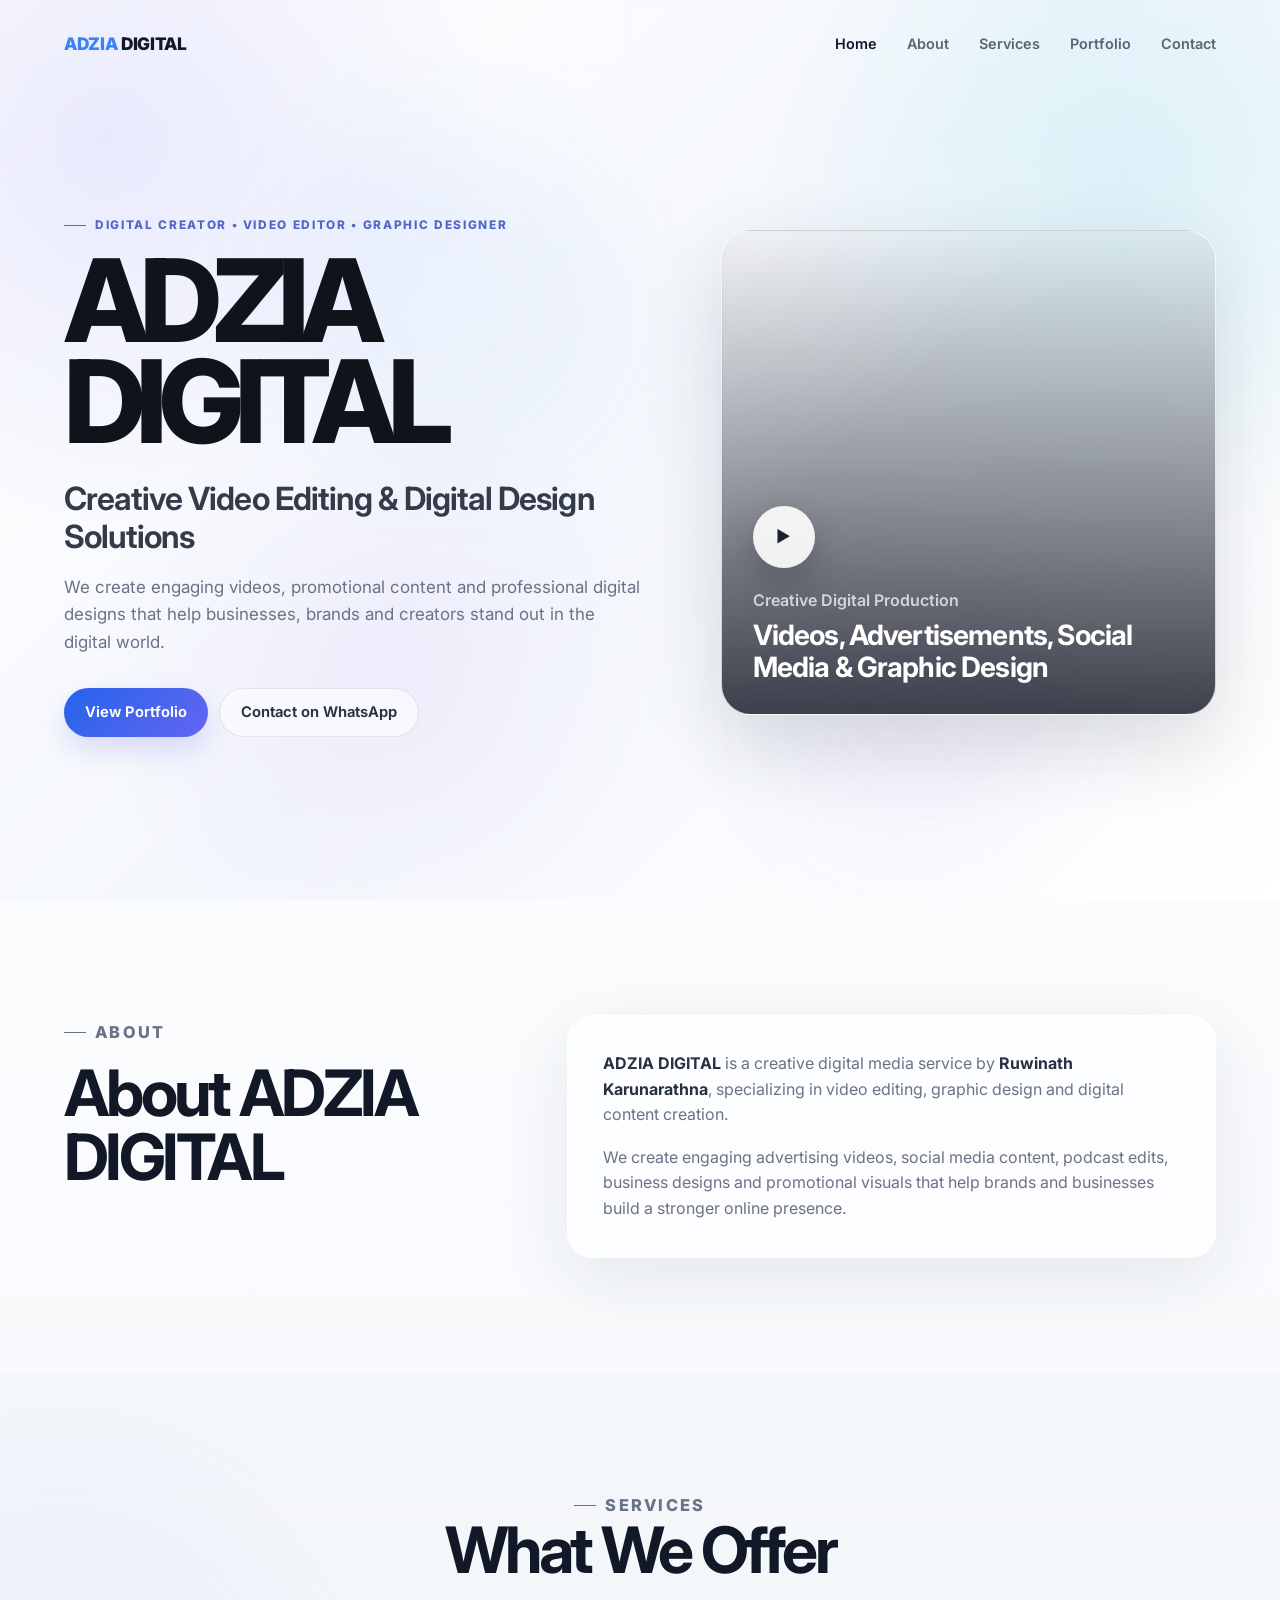
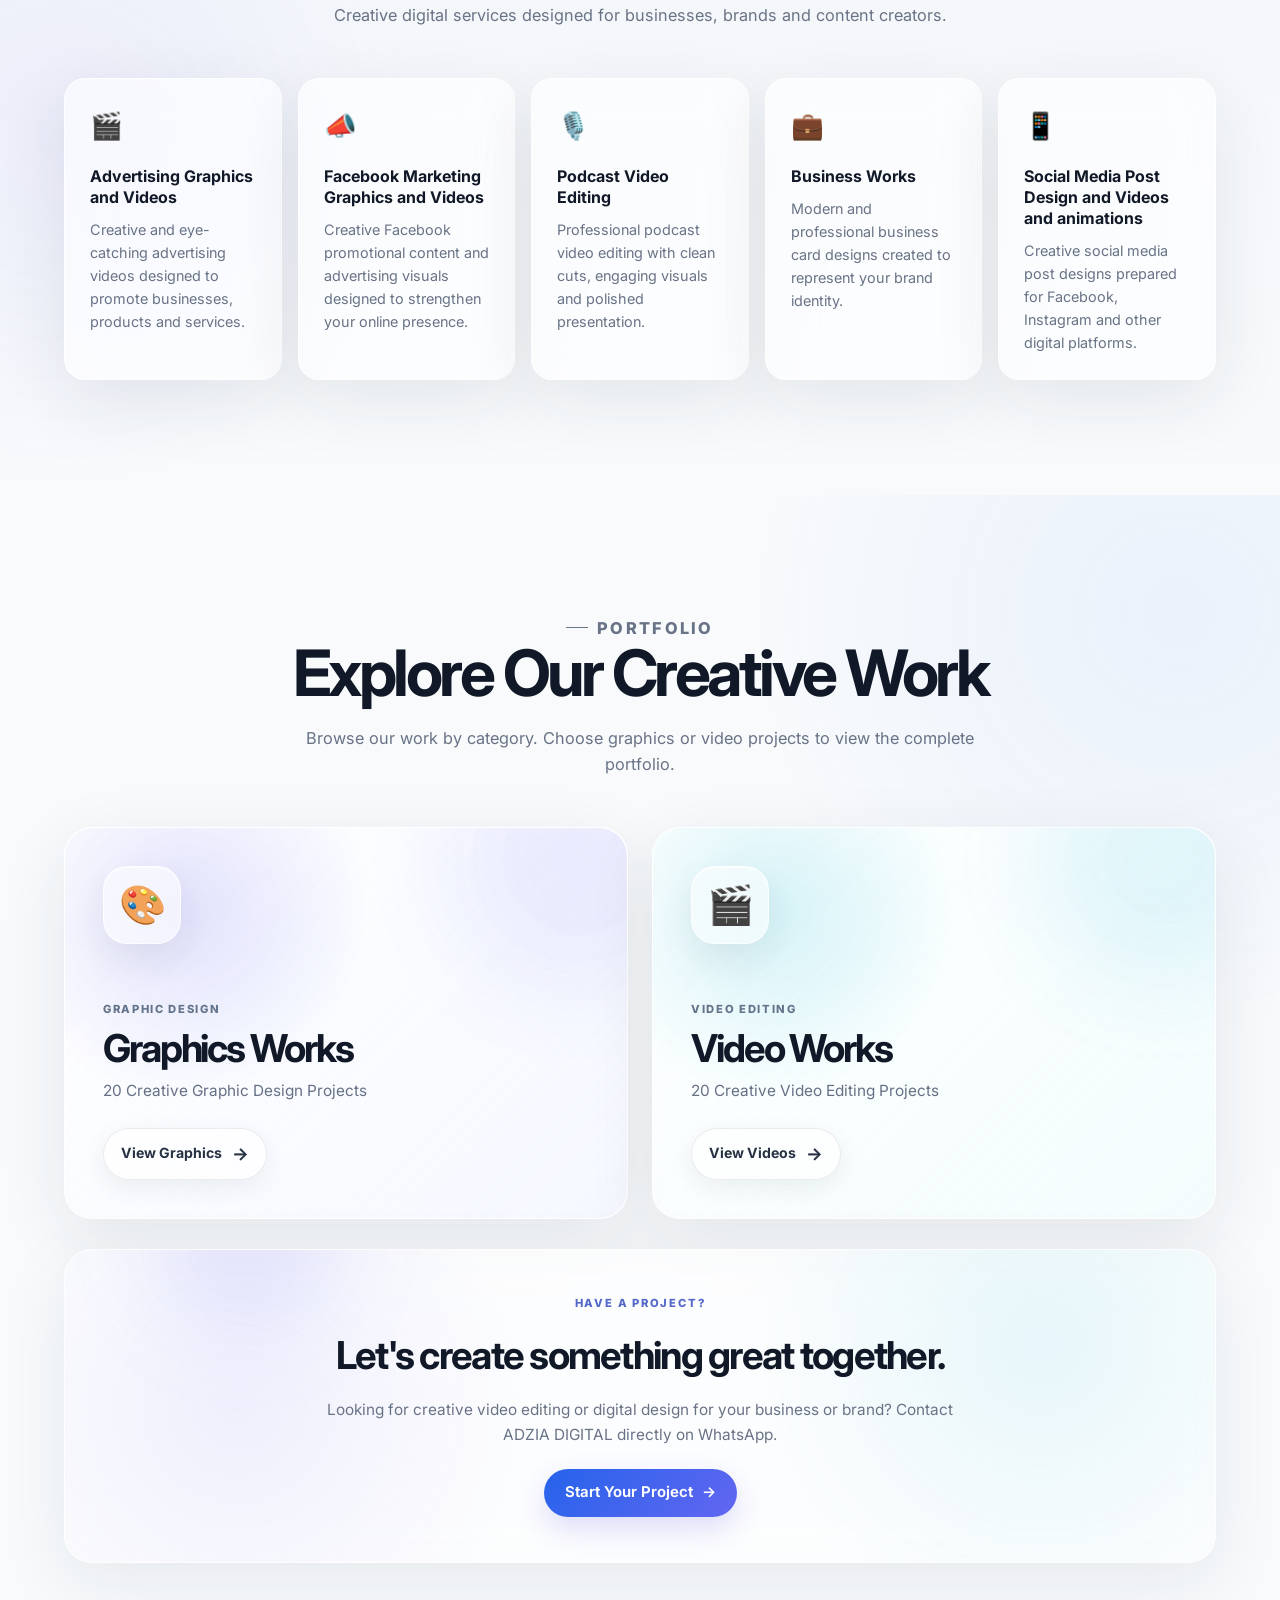
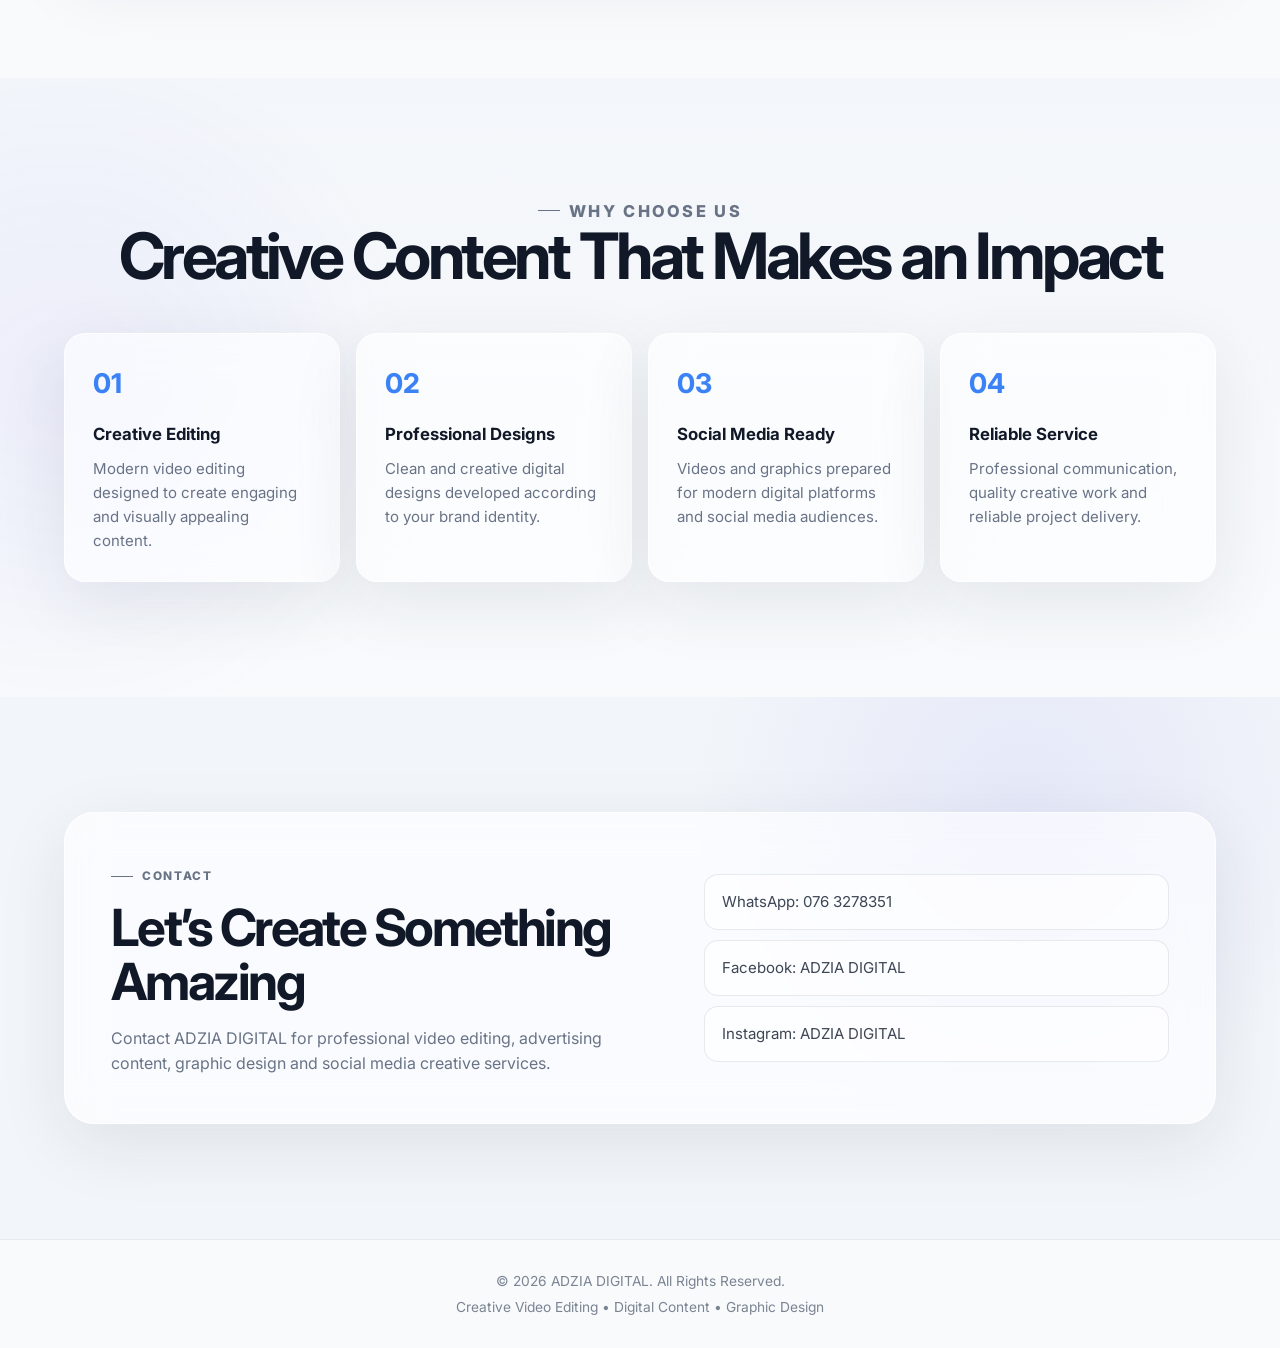
==== index.html @ ff31a198 "add extra" ====
<!DOCTYPE html>
<html lang="en">

<head>
  <meta charset="UTF-8" />

  <meta
    name="viewport"
    content="width=device-width, initial-scale=1.0"
  />

  <title>ADZIA DIGITAL | Creative Digital Portfolio</title>

  <meta
    name="description"
    content="ADZIA DIGITAL by Ruwinath Karunarathna provides professional video editing, digital content creation, advertising videos, social media designs and creative digital solutions."
  />

  <!-- Main CSS -->
  <link rel="stylesheet" href="style.css" />

  <!-- Google Font -->
  <link rel="preconnect" href="https://fonts.googleapis.com">

  <link
    rel="preconnect"
    href="https://fonts.gstatic.com"
    crossorigin
  >

  <link
    href="https://fonts.googleapis.com/css2?family=Inter:wght@400;500;600;700;800;900&display=swap"
    rel="stylesheet"
  >
</head>

<body>

  <!-- ================= NAVBAR ================= -->

  <header class="header" id="header">

    <nav class="navbar container">

      <a href="#home" class="logo">
        <span>ADZIA</span> DIGITAL
      </a>

      <button
        class="menu-btn"
        id="menuBtn"
        aria-label="Open menu"
      >
        <span></span>
        <span></span>
        <span></span>
      </button>

      <ul class="nav-links" id="navLinks">

        <li>
          <a href="#home">Home</a>
        </li>

        <li>
          <a href="#about">About</a>
        </li>

        <li>
          <a href="#services">Services</a>
        </li>

        <li>
          <a href="#portfolio">Portfolio</a>
        </li>

        <li>
          <a href="#contact">Contact</a>
        </li>

      </ul>

    </nav>

  </header>


  <!-- ================= HERO ================= -->

  <section class="hero section" id="home">

    <div class="hero-bg"></div>

    <div class="container hero-content">

      <div class="hero-text reveal">

        <p class="eyebrow">
          Digital Creator • Video Editor • Graphic Designer
        </p>

        <h1>
          ADZIA DIGITAL
        </h1>

        <h2>
          Creative Video Editing & Digital Design Solutions
        </h2>

        <p class="hero-description">
          We create engaging videos, promotional content and professional
          digital designs that help businesses, brands and creators stand
          out in the digital world.
        </p>

        <div class="hero-buttons">

          <a
            href="#portfolio"
            class="btn btn-primary"
          >
            View Portfolio
          </a>

          <a
            href="https://wa.me/94763278351"
            target="_blank"
            rel="noopener noreferrer"
            class="btn btn-outline"
          >
            Contact on WhatsApp
          </a>

        </div>

      </div>


      <div class="hero-card reveal">

        <div class="play-circle">
          ▶
        </div>

        <p>
          Creative Digital Production
        </p>

        <h3>
          Videos, Advertisements, Social Media & Graphic Design
        </h3>

      </div>

    </div>

  </section>


  <!-- ================= ABOUT ================= -->

  <section
    class="section about"
    id="about"
  >

    <div class="container two-column">

      <div class="section-heading reveal">

        <p class="eyebrow">
          About
        </p>

        <h2>
          About ADZIA DIGITAL
        </h2>

      </div>


      <div class="about-text reveal">

        <p>
          <strong>ADZIA DIGITAL</strong> is a creative digital media service
          by <strong>Ruwinath Karunarathna</strong>, specializing in video
          editing, graphic design and digital content creation.
        </p>

        <p>
          We create engaging advertising videos, social media content,
          podcast edits, business designs and promotional visuals that
          help brands and businesses build a stronger online presence.
        </p>

      </div>

    </div>

  </section>


  <!-- ================= SERVICES ================= -->

  <section
    class="section services"
    id="services"
  >

    <div class="container">

      <div class="section-heading center reveal">

        <p class="eyebrow">
          Services
        </p>

        <h2>
          What We Offer
        </h2>

        <p>
          Creative digital services designed for businesses,
          brands and content creators.
        </p>

      </div>


      <div class="service-grid">


        <!-- Service 1 -->

        <article class="service-card reveal">

          <div class="icon">
            🎬
          </div>

          <h3>
            Advertising Graphics and Videos
          </h3>

          <p>
            Creative and eye-catching advertising videos designed
            to promote businesses, products and services.
          </p>

        </article>


        <!-- Service 2 -->

        <article class="service-card reveal">

          <div class="icon">
            📣
          </div>

          <h3>
            Facebook Marketing Graphics and Videos
          </h3>

          <p>
            Creative Facebook promotional content and advertising
            visuals designed to strengthen your online presence.
          </p>

        </article>


        <!-- Service 3 -->

        <article class="service-card reveal">

          <div class="icon">
            🎙️
          </div>

          <h3>
            Podcast Video Editing
          </h3>

          <p>
            Professional podcast video editing with clean cuts,
            engaging visuals and polished presentation.
          </p>

        </article>


        <!-- Service 4 -->

        <article class="service-card reveal">

          <div class="icon">
            💼
          </div>

          <h3>
            Business Works
          </h3>

          <p>
            Modern and professional business card designs created
            to represent your brand identity.
          </p>

        </article>


        <!-- Service 5 -->

        <article class="service-card reveal">

          <div class="icon">
            📱
          </div>

          <h3>
            Social Media Post Design and Videos and animations
          </h3>

          <p>
            Creative social media post designs prepared for
            Facebook, Instagram and other digital platforms.
          </p>

        </article>

      </div>

    </div>

  </section>

<!-- ================= PORTFOLIO ================= -->
<section class="section portfolio" id="portfolio">
  <div class="container">

    <div class="section-heading center reveal">
      <p class="eyebrow">Portfolio</p>
      <h2>Explore Our Creative Work</h2>
      <p>
        Browse our work by category. Choose graphics or video projects
        to view the complete portfolio.
      </p>
    </div>

    <div class="portfolio-grid">

      <!-- GRAPHICS PORTFOLIO -->
      <article class="portfolio-card portfolio-category-card reveal">
        <a href="graphics.html" class="portfolio-category-link">

          <div class="portfolio-category graphics-category">

            <div class="portfolio-category-icon">
              🎨
            </div>

            <div class="portfolio-category-content">
              <span class="portfolio-category-label">
                GRAPHIC DESIGN
              </span>

              <h3>Graphics Works</h3>

              <p>
                20 Creative Graphic Design Projects
              </p>

              <span class="portfolio-category-btn">
                View Graphics
                <span class="arrow">→</span>
              </span>
            </div>

          </div>

        </a>
      </article>


      <!-- VIDEO PORTFOLIO -->
      <article class="portfolio-card portfolio-category-card reveal">
        <a href="videos.html" class="portfolio-category-link">

          <div class="portfolio-category video-category">

            <div class="portfolio-category-icon">
              🎬
            </div>

            <div class="portfolio-category-content">
              <span class="portfolio-category-label">
                VIDEO EDITING
              </span>

              <h3>Video Works</h3>

              <p>
                20 Creative Video Editing Projects
              </p>

              <span class="portfolio-category-btn">
                View Videos
                <span class="arrow">→</span>
              </span>
            </div>

          </div>

        </a>
      </article>

    </div>


    <!-- PROJECT CTA -->
    <div class="portfolio-note reveal">

      <div class="portfolio-note-content">

        <span class="portfolio-note-label">
          HAVE A PROJECT?
        </span>

        <h3>Let's create something great together.</h3>

        <p>
          Looking for creative video editing or digital design
          for your business or brand? Contact ADZIA DIGITAL
          directly on WhatsApp.
        </p>

        <a
          href="https://wa.me/94763278351"
          target="_blank"
          rel="noopener noreferrer"
          class="watch-btn"
        >
          Start Your Project
          <span>→</span>
        </a>

      </div>

    </div>

  </div>
</section>
  <!-- ================= WHY CHOOSE US ================= -->

  <section class="section choose">

    <div class="container">

      <div class="section-heading center reveal">

        <p class="eyebrow">
          Why Choose Us
        </p>

        <h2>
          Creative Content That Makes an Impact
        </h2>

      </div>


      <div class="choose-grid">


        <div class="choose-item reveal">

          <span>
            01
          </span>

          <h3>
            Creative Editing
          </h3>

          <p>
            Modern video editing designed to create engaging
            and visually appealing content.
          </p>

        </div>


        <div class="choose-item reveal">

          <span>
            02
          </span>

          <h3>
            Professional Designs
          </h3>

          <p>
            Clean and creative digital designs developed
            according to your brand identity.
          </p>

        </div>


        <div class="choose-item reveal">

          <span>
            03
          </span>

          <h3>
            Social Media Ready
          </h3>

          <p>
            Videos and graphics prepared for modern digital
            platforms and social media audiences.
          </p>

        </div>


        <div class="choose-item reveal">

          <span>
            04
          </span>

          <h3>
            Reliable Service
          </h3>

          <p>
            Professional communication, quality creative work
            and reliable project delivery.
          </p>

        </div>


      </div>

    </div>

  </section>


  <!-- ================= CONTACT ================= -->

  <section
    class="section contact"
    id="contact"
  >

    <div class="container contact-box reveal">

      <div>

        <p class="eyebrow">
          Contact
        </p>

        <h2>
          Let’s Create Something Amazing
        </h2>

        <p>
          Contact ADZIA DIGITAL for professional video editing,
          advertising content, graphic design and social media
          creative services.
        </p>

      </div>


      <div class="contact-links">

        <a
          href="https://wa.me/94763278351"
          target="_blank"
          rel="noopener noreferrer"
        >
          WhatsApp: 076 3278351
        </a>

        <span>
          Facebook: ADZIA DIGITAL
        </span>

        <span>
          Instagram: ADZIA DIGITAL
        </span>

      </div>

    </div>

  </section>


  <!-- ================= FOOTER ================= -->

  <footer class="footer">

    <div class="container">

      <p>
        © 2026 ADZIA DIGITAL. All Rights Reserved.
      </p>

      <p>
        Creative Video Editing • Digital Content • Graphic Design
      </p>

    </div>

  </footer>


  <!-- Main JavaScript -->

  <script src="script.js"></script>

</body>

</html>
---- style.css ----
/* ADZIA DIGITAL — Modern Light Glass UI */

:root{
  --bg:#f6f8fc;--text:#111827;--muted:#697386;--blue:#3b82f6;
  --indigo:#6366f1;--cyan:#06b6d4;--line:rgba(17,24,39,.09);
  --glass:rgba(255,255,255,.62);--shadow:0 20px 70px rgba(31,41,55,.09);
  --hover:0 30px 90px rgba(31,41,55,.15);--radius:26px;--container:1180px;
}
*{box-sizing:border-box;margin:0;padding:0}
html{scroll-behavior:smooth;background:var(--bg)}
body{
  font-family:"Inter",-apple-system,BlinkMacSystemFont,"SF Pro Display","Segoe UI",Arial,sans-serif;
  color:var(--text);line-height:1.6;overflow-x:hidden;-webkit-font-smoothing:antialiased;
  background:linear-gradient(180deg,#fff 0%,#f3f6fb 52%,#f9fafc 100%);
}
a{color:inherit;text-decoration:none}button{font:inherit}
.container{width:min(var(--container),90%);margin:auto}.section{padding:115px 0;position:relative}
body:before,body:after{content:"";position:fixed;z-index:-5;pointer-events:none;border-radius:50%;filter:blur(80px);opacity:.42;animation:float 16s ease-in-out infinite alternate}
body:before{width:420px;height:420px;left:-160px;top:5%;background:rgba(99,102,241,.16)}
body:after{width:380px;height:380px;right:-130px;top:35%;background:rgba(6,182,212,.13);animation-delay:-7s}
@keyframes float{0%{transform:translate(0) scale(1)}50%{transform:translate(45px,30px) scale(1.08)}100%{transform:translate(-25px,65px) scale(.94)}}

.eyebrow{display:inline-flex;gap:9px;align-items:center;color:#5267c7;font-size:.74rem;font-weight:800;letter-spacing:.14em;text-transform:uppercase;margin-bottom:15px}
.eyebrow:before{content:"";width:22px;height:1px;background:currentColor}
.section-heading h2{font-size:clamp(2.4rem,5vw,4.2rem);line-height:1;letter-spacing:-.055em;margin-bottom:20px}
.section-heading p{max-width:690px;color:var(--muted);font-size:1.02rem}.center{text-align:center}.center p{margin:auto}

.header{position:fixed;inset:0 0 auto;z-index:100;padding:12px 0;transition:.35s}
.header.scrolled{background:rgba(255,255,255,.67);border-bottom:1px solid var(--line);box-shadow:0 10px 35px rgba(31,41,55,.05);backdrop-filter:blur(22px) saturate(160%);-webkit-backdrop-filter:blur(22px) saturate(160%)}
.navbar{min-height:64px;display:flex;align-items:center;justify-content:space-between}
.logo{font-size:1.08rem;font-weight:850;letter-spacing:-.02em}.logo span{color:var(--blue)}
.nav-links{display:flex;align-items:center;gap:30px;list-style:none}.nav-links a{color:#5b6473;font-size:.9rem;font-weight:600;transition:.22s}
.nav-links a:hover,.nav-links a.active{color:var(--text)}
.menu-btn{display:none;width:43px;height:43px;border:1px solid var(--line);background:rgba(255,255,255,.68);border-radius:50%;cursor:pointer;box-shadow:0 8px 25px rgba(31,41,55,.07);backdrop-filter:blur(14px)}
.menu-btn span{display:block;width:17px;height:1.5px;background:var(--text);margin:4px auto}

.hero{min-height:100vh;display:flex;align-items:center;position:relative;overflow:hidden;padding:125px 0 80px;
background:radial-gradient(circle at 8% 15%,rgba(99,102,241,.13),transparent 28%),radial-gradient(circle at 88% 20%,rgba(6,182,212,.11),transparent 27%),linear-gradient(135deg,#fff,#f4f7fc 50%,#fff)}
.hero-bg{position:absolute;inset:0;z-index:0;overflow:hidden;pointer-events:none;background:radial-gradient(circle at 30% 75%,rgba(139,92,246,.07),transparent 26%)}
.hero-bg:before,.hero-bg:after{content:"";position:absolute;border-radius:50%;filter:blur(55px);opacity:.5;animation:blob 13s ease-in-out infinite alternate}
.hero-bg:before{width:330px;height:330px;left:22%;top:15%;background:rgba(59,130,246,.12)}
.hero-bg:after{width:290px;height:290px;right:17%;bottom:5%;background:rgba(139,92,246,.10);animation-delay:-6s}
@keyframes blob{0%{transform:translate(0) scale(1)}50%{transform:translate(45px,-25px) scale(1.12)}100%{transform:translate(-35px,35px) scale(.92)}}
.hero:after{content:"";position:absolute;inset:0;pointer-events:none;opacity:.35;background-image:linear-gradient(rgba(99,102,241,.035) 1px,transparent 1px),linear-gradient(90deg,rgba(99,102,241,.035) 1px,transparent 1px);background-size:70px 70px;mask-image:linear-gradient(to bottom,#000,transparent 75%)}
.hero-content{position:relative;z-index:2;display:grid;grid-template-columns:1.08fr .92fr;gap:75px;align-items:center}
.hero h1{font-size:clamp(4rem,9vw,7.3rem);line-height:.88;letter-spacing:-.075em;font-weight:800;margin-bottom:27px;color:#10131a}
.hero h2{color:#343b48;font-size:clamp(1.35rem,3vw,2rem);line-height:1.2;letter-spacing:-.03em;font-weight:650;margin-bottom:18px}
.hero-description{max-width:640px;color:var(--muted);font-size:1.06rem}

.hero-buttons{display:flex;flex-wrap:wrap;gap:11px;margin-top:32px}.btn{display:inline-flex;align-items:center;justify-content:center;padding:12px 21px;border-radius:999px;font-weight:650;font-size:.92rem;transition:.25s}
.btn-primary{color:#fff;background:linear-gradient(135deg,#2563eb,#6366f1);box-shadow:0 12px 28px rgba(79,70,229,.18)}.btn-primary:hover{transform:translateY(-3px);box-shadow:0 17px 38px rgba(79,70,229,.24)}
.btn-outline{color:#293241;background:rgba(255,255,255,.56);border:1px solid var(--line);backdrop-filter:blur(15px)}.btn-outline:hover{transform:translateY(-3px);background:#fff;box-shadow:0 12px 30px rgba(31,41,55,.08)}

.hero-card{min-height:485px;position:relative;display:flex;flex-direction:column;justify-content:flex-end;padding:31px;overflow:hidden;border-radius:30px;border:1px solid rgba(255,255,255,.75);background:linear-gradient(to top,rgba(7,12,25,.78),rgba(7,12,25,.04)),url("https://images.unsplash.com/photo-1574717024653-61fd2cf4d44d?auto=format&fit=crop&w=1000&q=85") center/cover;box-shadow:0 30px 80px rgba(31,41,55,.16);transition:.4s}
.hero-card:before{content:"";position:absolute;inset:1px;border-radius:29px;background:linear-gradient(135deg,rgba(255,255,255,.2),transparent 35%);pointer-events:none}.hero-card:hover{transform:translateY(-7px);box-shadow:0 38px 95px rgba(31,41,55,.2)}.hero-card>*{position:relative;z-index:2}
.play-circle{width:62px;height:62px;display:grid;place-items:center;border-radius:50%;color:#1b2230;background:rgba(255,255,255,.9);box-shadow:0 15px 35px rgba(0,0,0,.2);margin-bottom:20px}.hero-card p{color:rgba(255,255,255,.72);font-weight:600;margin-bottom:5px}.hero-card h3{color:#fff;font-size:1.75rem;line-height:1.15;letter-spacing:-.03em}

.about-text,.service-card,.portfolio-card,.portfolio-note,.choose-item,.contact-box{border:1px solid rgba(255,255,255,.72);background:var(--glass);box-shadow:var(--shadow);backdrop-filter:blur(22px) saturate(140%);-webkit-backdrop-filter:blur(22px) saturate(140%)}
.two-column{display:grid;grid-template-columns:.8fr 1.2fr;gap:70px;align-items:start}.about-text{padding:35px;border-radius:var(--radius)}.about-text p{color:var(--muted);margin-bottom:17px}.about-text p:last-child{margin-bottom:0}.about-text strong{color:#273142}

.services,.choose{background:radial-gradient(circle at 5% 50%,rgba(99,102,241,.07),transparent 28%),linear-gradient(180deg,#f3f6fa,#f8fafc)}
.service-grid{margin-top:50px;display:grid;grid-template-columns:repeat(5,1fr);gap:16px}.service-card{padding:25px;border-radius:21px;transition:.3s}.service-card:hover{transform:translateY(-7px);box-shadow:var(--hover);border-color:rgba(99,102,241,.18)}.icon{font-size:1.65rem;margin-bottom:20px}.service-card h3{font-size:1rem;line-height:1.3;margin-bottom:10px}.service-card p{color:var(--muted);font-size:.9rem}

.portfolio{background:radial-gradient(circle at 92% 10%,rgba(59,130,246,.07),transparent 27%),#f8fafc}.portfolio-grid{margin-top:50px;display:grid;grid-template-columns:repeat(2,1fr);gap:24px}.portfolio-card{overflow:hidden;border-radius:25px;transition:.35s}.portfolio-card:hover{transform:translateY(-7px);box-shadow:var(--hover)}.portfolio-video{width:100%;height:500px;display:block;border:0;background:#edf1f6}.portfolio-info{padding:24px}.portfolio-info h3{font-size:1.15rem;margin-bottom:8px}.portfolio-info p{color:var(--muted);font-size:.93rem}
.portfolio-note{margin-top:30px;padding:30px;border-radius:var(--radius);text-align:center}.portfolio-note p{max-width:700px;margin:auto;color:var(--muted)}.watch-btn{display:inline-flex;align-items:center;justify-content:center;margin-top:18px;padding:11px 21px;border-radius:999px;color:#fff;background:linear-gradient(135deg,#3b82f6,#6366f1);font-size:.93rem;font-weight:650;box-shadow:0 10px 25px rgba(79,70,229,.15);transition:.25s}.watch-btn:hover{transform:translateY(-3px);box-shadow:0 15px 32px rgba(79,70,229,.22)}

.choose-grid{margin-top:45px;display:grid;grid-template-columns:repeat(4,1fr);gap:16px}.choose-item{padding:28px;border-radius:21px;transition:.3s}.choose-item:hover{transform:translateY(-7px);box-shadow:var(--hover)}.choose-item span{color:var(--blue);font-size:1.7rem;font-weight:750}.choose-item h3{margin:16px 0 9px;font-size:1.05rem}.choose-item p{color:var(--muted);font-size:.94rem}

.contact{background:radial-gradient(circle at 80% 20%,rgba(99,102,241,.09),transparent 30%),#f2f5f9}.contact-box{padding:46px;display:grid;grid-template-columns:1fr .85fr;gap:45px;align-items:center;border-radius:30px}.contact-box h2{font-size:clamp(2.2rem,4vw,3.5rem);line-height:1.05;letter-spacing:-.05em;margin-bottom:17px}.contact-box p{color:var(--muted)}.contact-links{display:grid;gap:10px}.contact-links a,.contact-links span{padding:15px 17px;border-radius:14px;border:1px solid var(--line);background:rgba(255,255,255,.58);color:#3d4655;font-size:.94rem;transition:.25s}.contact-links a:hover{color:#315dcc;transform:translateX(4px);background:#fff;box-shadow:0 8px 25px rgba(31,41,55,.06)}

.footer{padding:30px 0;text-align:center;color:#7b8492;font-size:.86rem;border-top:1px solid rgba(17,24,39,.07);background:#f8fafc}.footer p+p{margin-top:4px}
.reveal{opacity:0;transform:translateY(24px);transition:opacity .75s ease,transform .75s cubic-bezier(.2,.7,.2,1)}.reveal.active{opacity:1;transform:translateY(0)}

@media(max-width:1000px){.hero-content,.two-column,.contact-box{grid-template-columns:1fr}.hero-content{gap:45px}.hero-card{min-height:400px}.service-grid{grid-template-columns:repeat(2,1fr)}.choose-grid{grid-template-columns:repeat(2,1fr)}}
@media(max-width:720px){.section{padding:82px 0}.menu-btn{display:block}.nav-links{position:fixed;top:76px;left:5%;right:5%;padding:20px;display:flex;flex-direction:column;align-items:flex-start;gap:18px;border:1px solid rgba(255,255,255,.75);border-radius:20px;background:rgba(255,255,255,.8);box-shadow:0 25px 70px rgba(31,41,55,.12);backdrop-filter:blur(25px);transform:translateY(-130%);opacity:0;pointer-events:none;transition:.3s}.nav-links.active{transform:translateY(0);opacity:1;pointer-events:auto}.hero{min-height:auto;padding-top:130px;padding-bottom:75px}.hero h1{font-size:clamp(3.5rem,17vw,5.3rem)}.hero-buttons{flex-direction:column}.btn{width:100%}.service-grid,.portfolio-grid,.choose-grid{grid-template-columns:1fr}.portfolio-video{height:480px}.contact-box{padding:30px}}
@media(max-width:480px){.container{width:91%}.hero-card{min-height:340px;border-radius:24px}.portfolio-video{height:430px}.portfolio-info{padding:20px}.service-card,.choose-item{padding:22px}.contact-box{padding:24px;border-radius:24px}}
@media(prefers-reduced-motion:reduce){html{scroll-behavior:auto}*,*:before,*:after{animation:none!important;transition:none!important}.reveal{opacity:1;transform:none}}

/* =========================================================
   PORTFOLIO CATEGORY CARDS
   Graphics + Video
   ========================================================= */

.portfolio-category-card {
  position: relative;
  overflow: hidden;
  padding: 0 !important;
  border-radius: 28px;
}

/* Remove unwanted default link styling */
.portfolio-category-link {
  display: block;
  width: 100%;
  text-decoration: none;
  color: inherit;
}

/* Main category area */
.portfolio-category {
  min-height: 390px;
  position: relative;
  overflow: hidden;

  display: flex;
  flex-direction: column;
  justify-content: space-between;

  padding: 38px;

  border-radius: 28px;

  isolation: isolate;

  transition:
    transform .45s cubic-bezier(.2,.7,.2,1),
    box-shadow .45s ease;
}

/* =========================================================
   BACKGROUND EFFECT
   ========================================================= */

.portfolio-category::before {
  content: "";
  position: absolute;
  width: 260px;
  height: 260px;

  top: -100px;
  right: -80px;

  border-radius: 50%;

  filter: blur(45px);

  opacity: .55;

  transition:
    transform .7s ease,
    opacity .5s ease;
}

.portfolio-category::after {
  content: "";

  position: absolute;
  inset: 0;

  background:
    linear-gradient(
      135deg,
      rgba(255,255,255,.24),
      transparent 35%,
      rgba(255,255,255,.04)
    );

  pointer-events: none;

  z-index: -1;
}


/* =========================================================
   GRAPHICS CARD
   ========================================================= */

.graphics-category {
  background:
    radial-gradient(
      circle at 20% 20%,
      rgba(99,102,241,.20),
      transparent 35%
    ),
    linear-gradient(
      135deg,
      rgba(255,255,255,.75),
      rgba(238,242,255,.55)
    );
}

.graphics-category::before {
  background: rgba(99,102,241,.18);
}


/* =========================================================
   VIDEO CARD
   ========================================================= */

.video-category {
  background:
    radial-gradient(
      circle at 20% 20%,
      rgba(6,182,212,.18),
      transparent 35%
    ),
    linear-gradient(
      135deg,
      rgba(255,255,255,.75),
      rgba(236,250,252,.55)
    );
}

.video-category::before {
  background: rgba(6,182,212,.17);
}


/* =========================================================
   ICON
   ========================================================= */

.portfolio-category-icon {
  width: 78px;
  height: 78px;

  display: flex;
  align-items: center;
  justify-content: center;

  border-radius: 24px;

  font-size: 38px;

  background: rgba(255,255,255,.58);

  border: 1px solid rgba(255,255,255,.75);

  box-shadow:
    0 15px 35px rgba(31,41,55,.08),
    inset 0 1px 0 rgba(255,255,255,.7);

  backdrop-filter: blur(18px);
  -webkit-backdrop-filter: blur(18px);

  transition:
    transform .4s ease,
    box-shadow .4s ease;
}


/* =========================================================
   CONTENT
   ========================================================= */

.portfolio-category-content {
  position: relative;
  z-index: 2;
}

.portfolio-category-label {
  display: block;

  color: #64748b;

  font-size: .7rem;
  font-weight: 800;

  letter-spacing: .15em;

  margin-bottom: 10px;
}

.portfolio-category h3 {
  color: #111827;

  font-size: clamp(2rem, 3vw, 2.7rem);

  line-height: 1;

  letter-spacing: -.055em;

  margin-bottom: 12px;
}

.portfolio-category p {
  color: #667085;

  font-size: .96rem;

  margin-bottom: 24px;
}


/* =========================================================
   BUTTON
   ========================================================= */

.portfolio-category-btn {
  display: inline-flex;

  align-items: center;
  gap: 10px;

  padding: 11px 17px;

  border-radius: 999px;

  color: #263142;

  font-size: .88rem;
  font-weight: 700;

  background: rgba(255,255,255,.68);

  border: 1px solid rgba(17,24,39,.08);

  box-shadow:
    0 8px 25px rgba(31,41,55,.07);

  backdrop-filter: blur(15px);
  -webkit-backdrop-filter: blur(15px);

  transition:
    background .25s ease,
    transform .25s ease,
    box-shadow .25s ease;
}

.portfolio-category-btn .arrow {
  font-size: 1.1rem;

  transition:
    transform .25s ease;
}


/* =========================================================
   HOVER
   ========================================================= */

.portfolio-category-card:hover {
  transform: translateY(-8px);

  box-shadow:
    0 30px 80px rgba(31,41,55,.14);
}

.portfolio-category-card:hover .portfolio-category {
  transform: scale(1.015);
}

.portfolio-category-card:hover
.portfolio-category::before {
  transform: scale(1.35) translate(-20px, 20px);

  opacity: .75;
}

.portfolio-category-card:hover
.portfolio-category-icon {
  transform:
    translateY(-5px)
    rotate(-3deg);

  box-shadow:
    0 20px 45px rgba(31,41,55,.12);
}

.portfolio-category-card:hover
.portfolio-category-btn {
  background: #ffffff;

  transform: translateY(-2px);

  box-shadow:
    0 12px 30px rgba(31,41,55,.1);
}

.portfolio-category-card:hover
.arrow {
  transform: translateX(5px);
}


/* =========================================================
   PORTFOLIO CTA
   ========================================================= */

.portfolio-note {
  position: relative;

  margin-top: 30px;

  padding: 45px;

  overflow: hidden;

  border-radius: 28px;

  text-align: center;

  background:
    radial-gradient(
      circle at 15% 50%,
      rgba(99,102,241,.09),
      transparent 30%
    ),
    radial-gradient(
      circle at 85% 30%,
      rgba(6,182,212,.09),
      transparent 30%
    ),
    rgba(255,255,255,.62);

  border: 1px solid rgba(255,255,255,.75);

  box-shadow:
    0 20px 70px rgba(31,41,55,.08);

  backdrop-filter: blur(24px);
  -webkit-backdrop-filter: blur(24px);
}

.portfolio-note::before {
  content: "";

  position: absolute;

  width: 180px;
  height: 180px;

  left: 8%;
  top: -100px;

  border-radius: 50%;

  background: rgba(99,102,241,.12);

  filter: blur(45px);

  animation: portfolioNoteFloat 8s ease-in-out infinite alternate;
}

@keyframes portfolioNoteFloat {
  from {
    transform: translateX(0);
  }

  to {
    transform: translateX(100px);
  }
}

.portfolio-note-content {
  position: relative;
  z-index: 2;
}

.portfolio-note-label {
  display: block;

  color: #5368c8;

  font-size: .7rem;
  font-weight: 800;

  letter-spacing: .16em;

  margin-bottom: 12px;
}

.portfolio-note h3 {
  color: #111827;

  font-size: clamp(1.7rem, 3vw, 2.4rem);

  letter-spacing: -.045em;

  margin-bottom: 12px;
}

.portfolio-note p {
  max-width: 650px;

  margin: 0 auto;

  color: #697386;

  font-size: .96rem;
}

.portfolio-note .watch-btn {
  display: inline-flex;

  align-items: center;
  justify-content: center;
  gap: 9px;

  margin-top: 22px;

  padding: 12px 21px;

  border-radius: 999px;

  color: #fff;

  background:
    linear-gradient(
      135deg,
      #2563eb,
      #6366f1
    );

  box-shadow:
    0 12px 30px rgba(79,70,229,.18);

  transition:
    transform .25s ease,
    box-shadow .25s ease;
}

.portfolio-note .watch-btn:hover {
  transform: translateY(-3px);

  box-shadow:
    0 18px 40px rgba(79,70,229,.25);
}


/* =========================================================
   MOBILE
   ========================================================= */

@media (max-width: 720px) {

  .portfolio-category {
    min-height: 350px;

    padding: 28px;
  }

  .portfolio-category-icon {
    width: 68px;
    height: 68px;

    font-size: 32px;

    border-radius: 20px;
  }

  .portfolio-category h3 {
    font-size: 2rem;
  }

  .portfolio-note {
    padding: 32px 24px;
  }

}
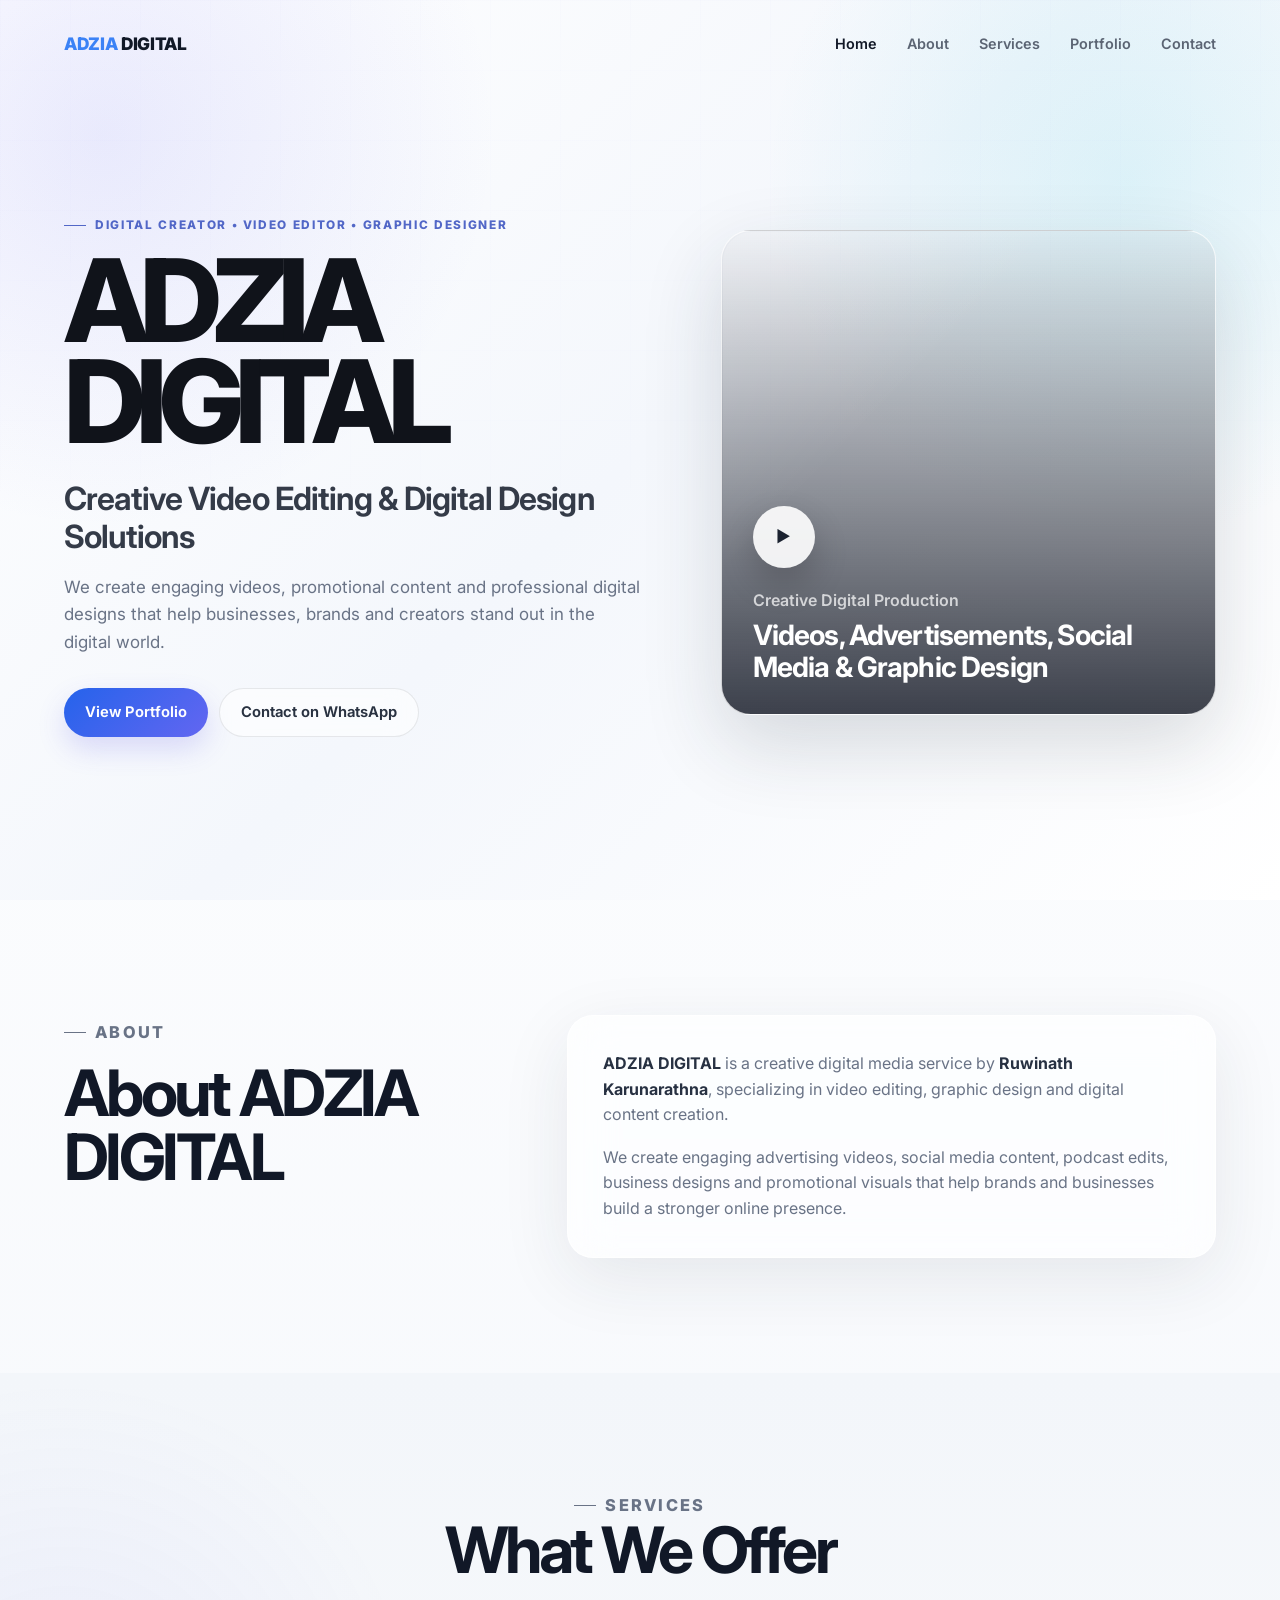
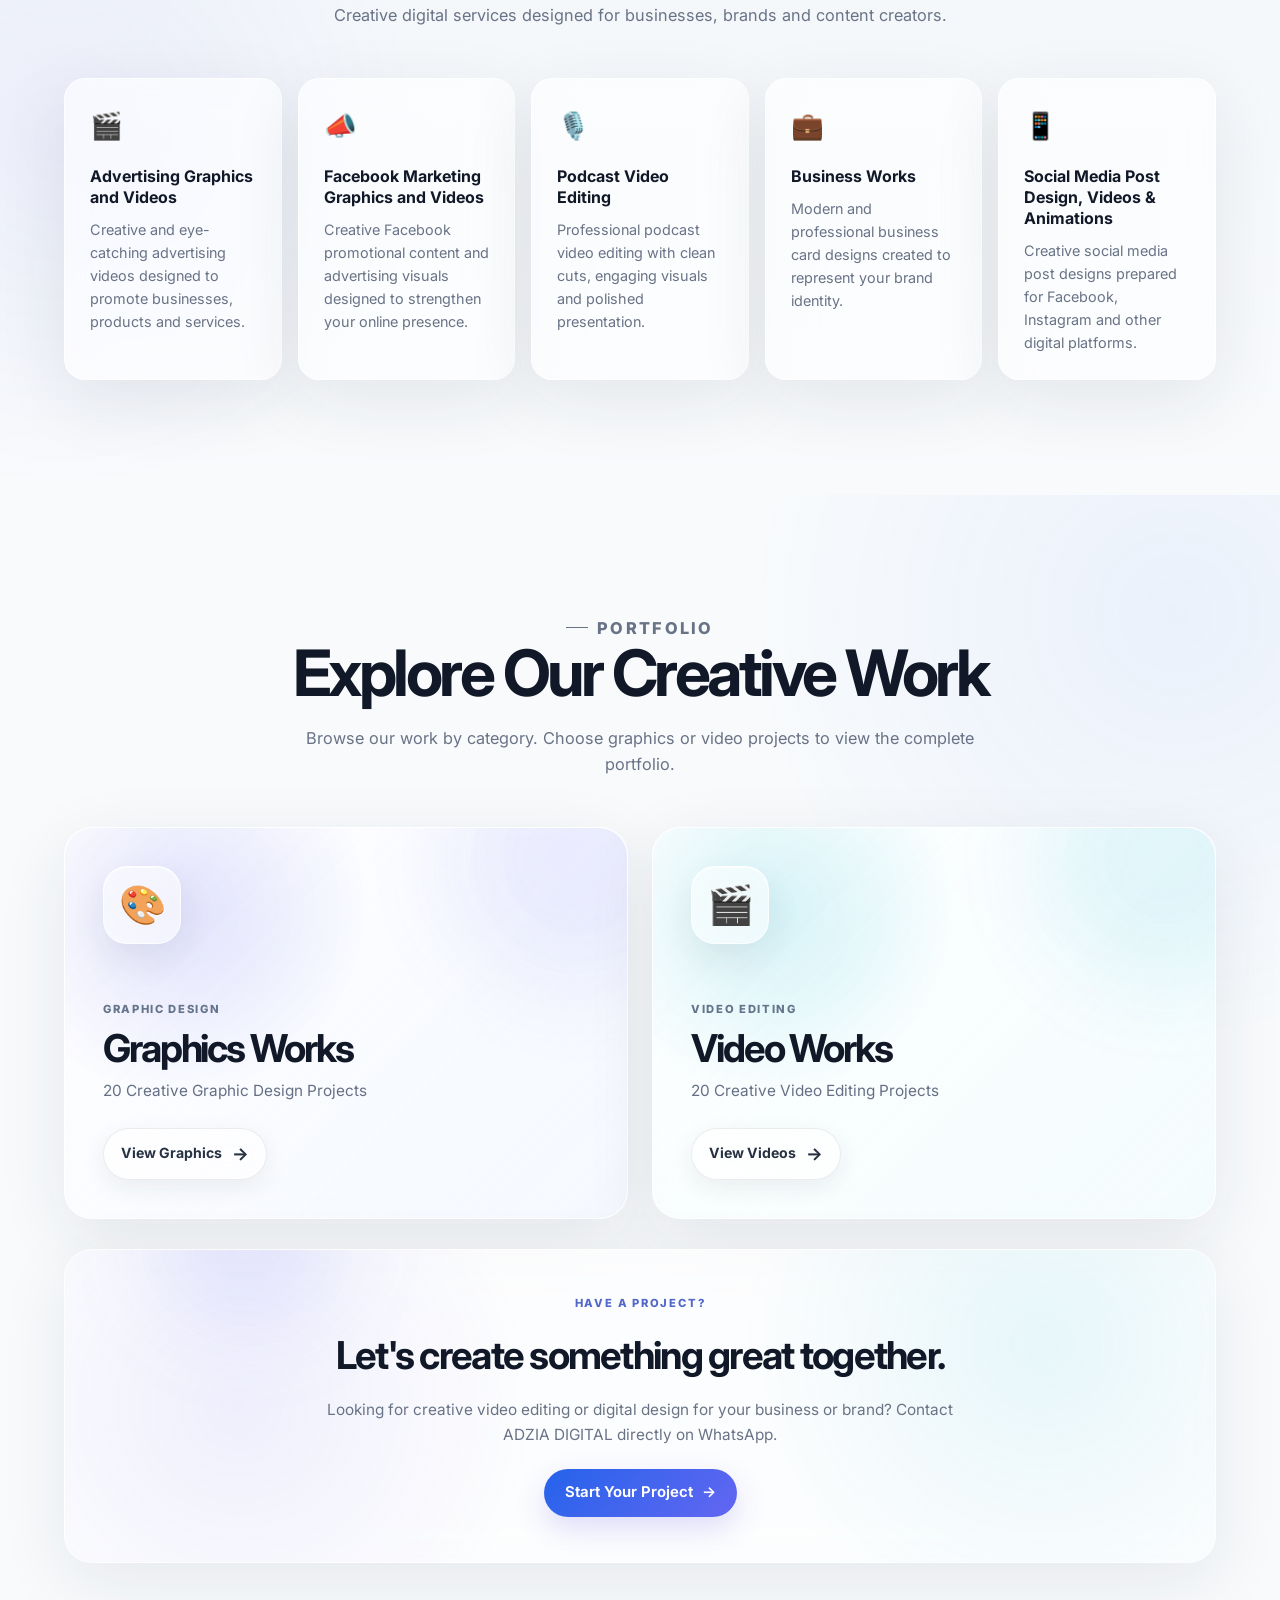
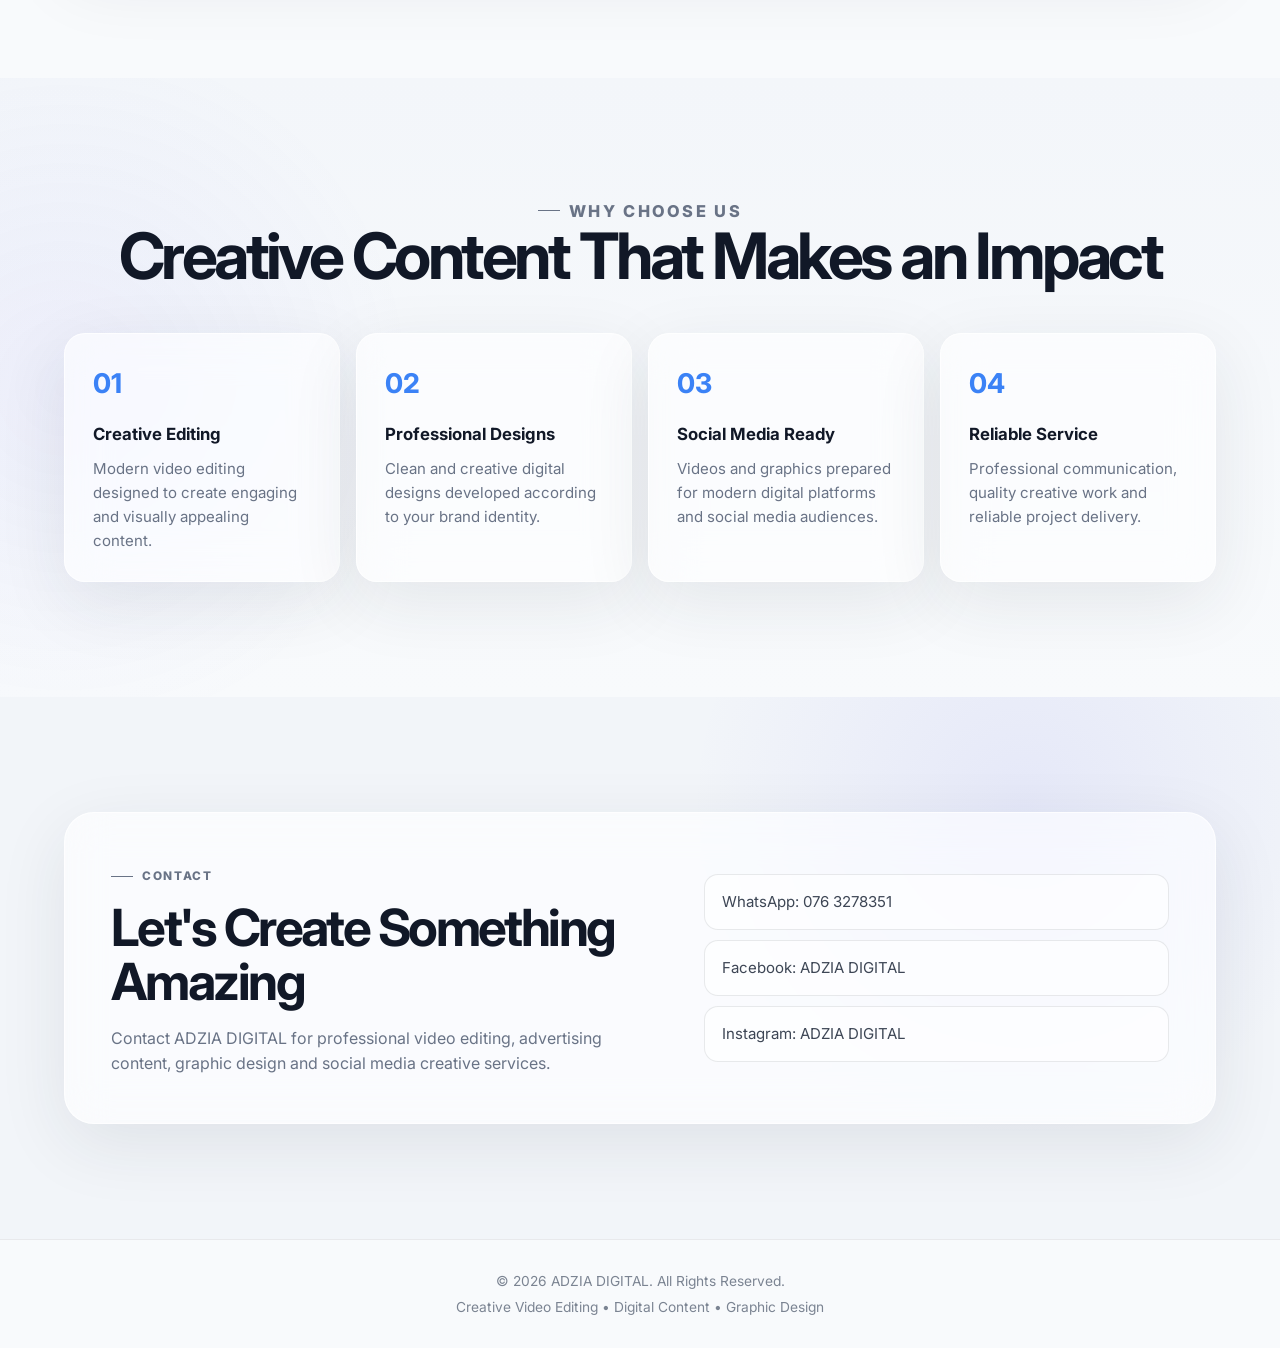
==== commit ca756fbf: "Update index.html" ====
--- a/index.html
+++ b/index.html
@@ -2,22 +2,23 @@
 <html lang="en">
 
 <head>
-  <meta charset="UTF-8" />
+
+  <meta charset="UTF-8">
 
   <meta
     name="viewport"
     content="width=device-width, initial-scale=1.0"
-  />
+  >
 
   <title>ADZIA DIGITAL | Creative Digital Portfolio</title>
 
   <meta
     name="description"
     content="ADZIA DIGITAL by Ruwinath Karunarathna provides professional video editing, digital content creation, advertising videos, social media designs and creative digital solutions."
-  />
-
-  <!-- Main CSS -->
-  <link rel="stylesheet" href="style.css" />
+  >
+
+  <!-- CSS -->
+  <link rel="stylesheet" href="style.css">
 
   <!-- Google Font -->
   <link rel="preconnect" href="https://fonts.googleapis.com">
@@ -32,11 +33,16 @@
     href="https://fonts.googleapis.com/css2?family=Inter:wght@400;500;600;700;800;900&display=swap"
     rel="stylesheet"
   >
+
 </head>
 
+
 <body>
 
-  <!-- ================= NAVBAR ================= -->
+
+  <!-- =====================================================
+       NAVIGATION
+       ===================================================== -->
 
   <header class="header" id="header">
 
@@ -46,15 +52,20 @@
         <span>ADZIA</span> DIGITAL
       </a>
 
+
       <button
         class="menu-btn"
         id="menuBtn"
-        aria-label="Open menu"
+        aria-label="Open navigation menu"
+        aria-expanded="false"
       >
+
         <span></span>
         <span></span>
         <span></span>
+
       </button>
+
 
       <ul class="nav-links" id="navLinks">
 
@@ -85,13 +96,82 @@
   </header>
 
 
-  <!-- ================= HERO ================= -->
-
-  <section class="hero section" id="home">
-
-    <div class="hero-bg"></div>
+
+  <!-- =====================================================
+       HERO
+       ===================================================== -->
+
+  <section
+    class="hero section"
+    id="home"
+  >
+
+
+    <!-- Animated Background -->
+
+    <div
+      class="hero-animation"
+      aria-hidden="true"
+    >
+
+      <!-- Perspective Grid -->
+      <div class="hero-grid"></div>
+
+
+      <!-- Ambient Light -->
+      <div class="light-orb orb-one"></div>
+
+      <div class="light-orb orb-two"></div>
+
+      <div class="light-orb orb-three"></div>
+
+
+      <!-- Moving Digital Lines -->
+
+      <div class="flow-lines">
+
+        <span class="flow-line line-1"></span>
+
+        <span class="flow-line line-2"></span>
+
+        <span class="flow-line line-3"></span>
+
+        <span class="flow-line line-4"></span>
+
+        <span class="flow-line line-5"></span>
+
+        <span class="flow-line line-6"></span>
+
+        <span class="flow-line line-7"></span>
+
+        <span class="flow-line line-8"></span>
+
+      </div>
+
+
+      <!-- Moving Light Points -->
+
+      <div class="moving-points">
+
+        <span></span>
+        <span></span>
+        <span></span>
+        <span></span>
+        <span></span>
+        <span></span>
+
+      </div>
+
+    </div>
+
+
+
+    <!-- Hero Content -->
 
     <div class="container hero-content">
+
+
+      <!-- Left Content -->
 
       <div class="hero-text reveal">
 
@@ -99,21 +179,32 @@
           Digital Creator • Video Editor • Graphic Designer
         </p>
 
+
         <h1>
-          ADZIA DIGITAL
+          ADZIA
+          <br>
+          DIGITAL
         </h1>
 
+
         <h2>
-          Creative Video Editing & Digital Design Solutions
+          Creative Video Editing &
+          Digital Design Solutions
         </h2>
 
+
         <p class="hero-description">
-          We create engaging videos, promotional content and professional
-          digital designs that help businesses, brands and creators stand
-          out in the digital world.
-        </p>
+
+          We create engaging videos, promotional content
+          and professional digital designs that help
+          businesses, brands and creators stand out
+          in the digital world.
+
+        </p>
+
 
         <div class="hero-buttons">
+
 
           <a
             href="#portfolio"
@@ -121,6 +212,7 @@
           >
             View Portfolio
           </a>
+
 
           <a
             href="https://wa.me/94763278351"
@@ -131,10 +223,14 @@
             Contact on WhatsApp
           </a>
 
+
         </div>
 
       </div>
 
+
+
+      <!-- Right Visual -->
 
       <div class="hero-card reveal">
 
@@ -142,22 +238,29 @@
           ▶
         </div>
 
+
         <p>
           Creative Digital Production
         </p>
 
+
         <h3>
-          Videos, Advertisements, Social Media & Graphic Design
+          Videos, Advertisements,
+          Social Media & Graphic Design
         </h3>
 
       </div>
 
+
     </div>
 
   </section>
 
 
-  <!-- ================= ABOUT ================= -->
+
+  <!-- =====================================================
+       ABOUT
+       ===================================================== -->
 
   <section
     class="section about"
@@ -166,6 +269,7 @@
 
     <div class="container two-column">
 
+
       <div class="section-heading reveal">
 
         <p class="eyebrow">
@@ -179,28 +283,42 @@
       </div>
 
 
+
       <div class="about-text reveal">
 
         <p>
-          <strong>ADZIA DIGITAL</strong> is a creative digital media service
-          by <strong>Ruwinath Karunarathna</strong>, specializing in video
-          editing, graphic design and digital content creation.
-        </p>
+
+          <strong>ADZIA DIGITAL</strong> is a creative
+          digital media service by
+          <strong>Ruwinath Karunarathna</strong>,
+          specializing in video editing, graphic design
+          and digital content creation.
+
+        </p>
+
 
         <p>
-          We create engaging advertising videos, social media content,
-          podcast edits, business designs and promotional visuals that
-          help brands and businesses build a stronger online presence.
-        </p>
-
-      </div>
+
+          We create engaging advertising videos,
+          social media content, podcast edits,
+          business designs and promotional visuals
+          that help brands and businesses build
+          a stronger online presence.
+
+        </p>
+
+      </div>
+
 
     </div>
 
   </section>
 
 
-  <!-- ================= SERVICES ================= -->
+
+  <!-- =====================================================
+       SERVICES
+       ===================================================== -->
 
   <section
     class="section services"
@@ -209,28 +327,34 @@
 
     <div class="container">
 
+
       <div class="section-heading center reveal">
 
         <p class="eyebrow">
           Services
         </p>
+
 
         <h2>
           What We Offer
         </h2>
 
+
         <p>
-          Creative digital services designed for businesses,
-          brands and content creators.
-        </p>
-
-      </div>
+
+          Creative digital services designed for
+          businesses, brands and content creators.
+
+        </p>
+
+      </div>
+
 
 
       <div class="service-grid">
 
 
-        <!-- Service 1 -->
+        <!-- SERVICE 01 -->
 
         <article class="service-card reveal">
 
@@ -238,19 +362,25 @@
             🎬
           </div>
 
+
           <h3>
             Advertising Graphics and Videos
           </h3>
 
+
           <p>
-            Creative and eye-catching advertising videos designed
-            to promote businesses, products and services.
+
+            Creative and eye-catching advertising
+            videos designed to promote businesses,
+            products and services.
+
           </p>
 
         </article>
 
 
-        <!-- Service 2 -->
+
+        <!-- SERVICE 02 -->
 
         <article class="service-card reveal">
 
@@ -258,19 +388,25 @@
             📣
           </div>
 
+
           <h3>
             Facebook Marketing Graphics and Videos
           </h3>
 
+
           <p>
-            Creative Facebook promotional content and advertising
-            visuals designed to strengthen your online presence.
+
+            Creative Facebook promotional content
+            and advertising visuals designed to
+            strengthen your online presence.
+
           </p>
 
         </article>
 
 
-        <!-- Service 3 -->
+
+        <!-- SERVICE 03 -->
 
         <article class="service-card reveal">
 
@@ -278,19 +414,25 @@
             🎙️
           </div>
 
+
           <h3>
             Podcast Video Editing
           </h3>
 
+
           <p>
-            Professional podcast video editing with clean cuts,
-            engaging visuals and polished presentation.
+
+            Professional podcast video editing
+            with clean cuts, engaging visuals
+            and polished presentation.
+
           </p>
 
         </article>
 
 
-        <!-- Service 4 -->
+
+        <!-- SERVICE 04 -->
 
         <article class="service-card reveal">
 
@@ -298,19 +440,25 @@
             💼
           </div>
 
+
           <h3>
             Business Works
           </h3>
 
+
           <p>
-            Modern and professional business card designs created
-            to represent your brand identity.
+
+            Modern and professional business
+            card designs created to represent
+            your brand identity.
+
           </p>
 
         </article>
 
 
-        <!-- Service 5 -->
+
+        <!-- SERVICE 05 -->
 
         <article class="service-card reveal">
 
@@ -318,150 +466,261 @@
             📱
           </div>
 
+
           <h3>
-            Social Media Post Design and Videos and animations
+            Social Media Post Design,
+            Videos & Animations
           </h3>
 
+
           <p>
-            Creative social media post designs prepared for
-            Facebook, Instagram and other digital platforms.
+
+            Creative social media post designs
+            prepared for Facebook, Instagram
+            and other digital platforms.
+
           </p>
 
         </article>
 
+
       </div>
 
     </div>
 
   </section>
 
-<!-- ================= PORTFOLIO ================= -->
-<section class="section portfolio" id="portfolio">
-  <div class="container">
-
-    <div class="section-heading center reveal">
-      <p class="eyebrow">Portfolio</p>
-      <h2>Explore Our Creative Work</h2>
-      <p>
-        Browse our work by category. Choose graphics or video projects
-        to view the complete portfolio.
-      </p>
+
+
+  <!-- =====================================================
+       PORTFOLIO
+       ===================================================== -->
+
+  <section
+    class="section portfolio"
+    id="portfolio"
+  >
+
+    <div class="container">
+
+
+      <div class="section-heading center reveal">
+
+        <p class="eyebrow">
+          Portfolio
+        </p>
+
+
+        <h2>
+          Explore Our Creative Work
+        </h2>
+
+
+        <p>
+
+          Browse our work by category.
+          Choose graphics or video projects
+          to view the complete portfolio.
+
+        </p>
+
+      </div>
+
+
+
+      <div class="portfolio-grid">
+
+
+        <!-- GRAPHICS -->
+
+        <article
+          class="portfolio-card portfolio-category-card reveal"
+        >
+
+          <a
+            href="graphics.html"
+            class="portfolio-category-link"
+          >
+
+            <div
+              class="portfolio-category graphics-category"
+            >
+
+
+              <div class="portfolio-category-icon">
+                🎨
+              </div>
+
+
+              <div class="portfolio-category-content">
+
+                <span class="portfolio-category-label">
+                  GRAPHIC DESIGN
+                </span>
+
+
+                <h3>
+                  Graphics Works
+                </h3>
+
+
+                <p>
+                  20 Creative Graphic Design Projects
+                </p>
+
+
+                <span class="portfolio-category-btn">
+
+                  View Graphics
+
+                  <span class="arrow">
+                    →
+                  </span>
+
+                </span>
+
+              </div>
+
+
+            </div>
+
+          </a>
+
+        </article>
+
+
+
+        <!-- VIDEOS -->
+
+        <article
+          class="portfolio-card portfolio-category-card reveal"
+        >
+
+          <a
+            href="videos.html"
+            class="portfolio-category-link"
+          >
+
+            <div
+              class="portfolio-category video-category"
+            >
+
+
+              <div class="portfolio-category-icon">
+                🎬
+              </div>
+
+
+              <div class="portfolio-category-content">
+
+                <span class="portfolio-category-label">
+                  VIDEO EDITING
+                </span>
+
+
+                <h3>
+                  Video Works
+                </h3>
+
+
+                <p>
+                  20 Creative Video Editing Projects
+                </p>
+
+
+                <span class="portfolio-category-btn">
+
+                  View Videos
+
+                  <span class="arrow">
+                    →
+                  </span>
+
+                </span>
+
+              </div>
+
+
+            </div>
+
+          </a>
+
+        </article>
+
+
+      </div>
+
+
+
+      <!-- PORTFOLIO CTA -->
+
+      <div class="portfolio-note reveal">
+
+
+        <div class="portfolio-note-content">
+
+          <span class="portfolio-note-label">
+            HAVE A PROJECT?
+          </span>
+
+
+          <h3>
+            Let's create something great together.
+          </h3>
+
+
+          <p>
+
+            Looking for creative video editing
+            or digital design for your business
+            or brand? Contact ADZIA DIGITAL
+            directly on WhatsApp.
+
+          </p>
+
+
+          <a
+            href="https://wa.me/94763278351"
+            target="_blank"
+            rel="noopener noreferrer"
+            class="watch-btn"
+          >
+
+            Start Your Project
+
+            <span>
+              →
+            </span>
+
+          </a>
+
+        </div>
+
+
+      </div>
+
+
     </div>
 
-    <div class="portfolio-grid">
-
-      <!-- GRAPHICS PORTFOLIO -->
-      <article class="portfolio-card portfolio-category-card reveal">
-        <a href="graphics.html" class="portfolio-category-link">
-
-          <div class="portfolio-category graphics-category">
-
-            <div class="portfolio-category-icon">
-              🎨
-            </div>
-
-            <div class="portfolio-category-content">
-              <span class="portfolio-category-label">
-                GRAPHIC DESIGN
-              </span>
-
-              <h3>Graphics Works</h3>
-
-              <p>
-                20 Creative Graphic Design Projects
-              </p>
-
-              <span class="portfolio-category-btn">
-                View Graphics
-                <span class="arrow">→</span>
-              </span>
-            </div>
-
-          </div>
-
-        </a>
-      </article>
-
-
-      <!-- VIDEO PORTFOLIO -->
-      <article class="portfolio-card portfolio-category-card reveal">
-        <a href="videos.html" class="portfolio-category-link">
-
-          <div class="portfolio-category video-category">
-
-            <div class="portfolio-category-icon">
-              🎬
-            </div>
-
-            <div class="portfolio-category-content">
-              <span class="portfolio-category-label">
-                VIDEO EDITING
-              </span>
-
-              <h3>Video Works</h3>
-
-              <p>
-                20 Creative Video Editing Projects
-              </p>
-
-              <span class="portfolio-category-btn">
-                View Videos
-                <span class="arrow">→</span>
-              </span>
-            </div>
-
-          </div>
-
-        </a>
-      </article>
-
-    </div>
-
-
-    <!-- PROJECT CTA -->
-    <div class="portfolio-note reveal">
-
-      <div class="portfolio-note-content">
-
-        <span class="portfolio-note-label">
-          HAVE A PROJECT?
-        </span>
-
-        <h3>Let's create something great together.</h3>
-
-        <p>
-          Looking for creative video editing or digital design
-          for your business or brand? Contact ADZIA DIGITAL
-          directly on WhatsApp.
-        </p>
-
-        <a
-          href="https://wa.me/94763278351"
-          target="_blank"
-          rel="noopener noreferrer"
-          class="watch-btn"
-        >
-          Start Your Project
-          <span>→</span>
-        </a>
-
-      </div>
-
-    </div>
-
-  </div>
-</section>
-  <!-- ================= WHY CHOOSE US ================= -->
+  </section>
+
+
+
+  <!-- =====================================================
+       WHY CHOOSE US
+       ===================================================== -->
 
   <section class="section choose">
 
     <div class="container">
+
 
       <div class="section-heading center reveal">
 
         <p class="eyebrow">
           Why Choose Us
         </p>
+
 
         <h2>
           Creative Content That Makes an Impact
@@ -470,8 +729,11 @@
       </div>
 
 
+
       <div class="choose-grid">
 
+
+        <!-- 01 -->
 
         <div class="choose-item reveal">
 
@@ -479,17 +741,25 @@
             01
           </span>
 
+
           <h3>
             Creative Editing
           </h3>
 
+
           <p>
-            Modern video editing designed to create engaging
-            and visually appealing content.
+
+            Modern video editing designed
+            to create engaging and visually
+            appealing content.
+
           </p>
 
         </div>
 
+
+
+        <!-- 02 -->
 
         <div class="choose-item reveal">
 
@@ -497,17 +767,25 @@
             02
           </span>
 
+
           <h3>
             Professional Designs
           </h3>
 
+
           <p>
-            Clean and creative digital designs developed
-            according to your brand identity.
+
+            Clean and creative digital designs
+            developed according to your
+            brand identity.
+
           </p>
 
         </div>
 
+
+
+        <!-- 03 -->
 
         <div class="choose-item reveal">
 
@@ -515,17 +793,25 @@
             03
           </span>
 
+
           <h3>
             Social Media Ready
           </h3>
 
+
           <p>
-            Videos and graphics prepared for modern digital
-            platforms and social media audiences.
+
+            Videos and graphics prepared
+            for modern digital platforms
+            and social media audiences.
+
           </p>
 
         </div>
 
+
+
+        <!-- 04 -->
 
         <div class="choose-item reveal">
 
@@ -533,13 +819,18 @@
             04
           </span>
 
+
           <h3>
             Reliable Service
           </h3>
 
+
           <p>
-            Professional communication, quality creative work
-            and reliable project delivery.
+
+            Professional communication,
+            quality creative work and
+            reliable project delivery.
+
           </p>
 
         </div>
@@ -552,7 +843,10 @@
   </section>
 
 
-  <!-- ================= CONTACT ================= -->
+
+  <!-- =====================================================
+       CONTACT
+       ===================================================== -->
 
   <section
     class="section contact"
@@ -561,26 +855,34 @@
 
     <div class="container contact-box reveal">
 
+
       <div>
 
         <p class="eyebrow">
           Contact
         </p>
 
+
         <h2>
-          Let’s Create Something Amazing
+          Let's Create Something Amazing
         </h2>
 
+
         <p>
-          Contact ADZIA DIGITAL for professional video editing,
-          advertising content, graphic design and social media
+
+          Contact ADZIA DIGITAL for professional
+          video editing, advertising content,
+          graphic design and social media
           creative services.
-        </p>
-
-      </div>
+
+        </p>
+
+      </div>
+
 
 
       <div class="contact-links">
+
 
         <a
           href="https://wa.me/94763278351"
@@ -590,22 +892,29 @@
           WhatsApp: 076 3278351
         </a>
 
+
         <span>
           Facebook: ADZIA DIGITAL
         </span>
 
+
         <span>
           Instagram: ADZIA DIGITAL
         </span>
 
-      </div>
+
+      </div>
+
 
     </div>
 
   </section>
 
 
-  <!-- ================= FOOTER ================= -->
+
+  <!-- =====================================================
+       FOOTER
+       ===================================================== -->
 
   <footer class="footer">
 
@@ -615,6 +924,7 @@
         © 2026 ADZIA DIGITAL. All Rights Reserved.
       </p>
 
+
       <p>
         Creative Video Editing • Digital Content • Graphic Design
       </p>
@@ -624,10 +934,139 @@
   </footer>
 
 
-  <!-- Main JavaScript -->
+
+  <!-- =====================================================
+       JAVASCRIPT
+       ===================================================== -->
 
   <script src="script.js"></script>
 
+
+  <!-- Small fallback script for menu + reveal animation -->
+  <script>
+
+    /* =========================================
+       MOBILE MENU
+       ========================================= */
+
+    const menuBtn =
+      document.getElementById("menuBtn");
+
+    const navLinks =
+      document.getElementById("navLinks");
+
+
+    if (menuBtn && navLinks) {
+
+      menuBtn.addEventListener("click", () => {
+
+        navLinks.classList.toggle("active");
+
+        const isOpen =
+          navLinks.classList.contains("active");
+
+        menuBtn.setAttribute(
+          "aria-expanded",
+          isOpen
+        );
+
+      });
+
+
+      /* Close menu after clicking a link */
+
+      navLinks
+        .querySelectorAll("a")
+        .forEach(link => {
+
+          link.addEventListener("click", () => {
+
+            navLinks.classList.remove("active");
+
+            menuBtn.setAttribute(
+              "aria-expanded",
+              "false"
+            );
+
+          });
+
+        });
+
+    }
+
+
+
+    /* =========================================
+       HEADER SCROLL EFFECT
+       ========================================= */
+
+    const header =
+      document.getElementById("header");
+
+
+    window.addEventListener(
+      "scroll",
+      () => {
+
+        if (window.scrollY > 30) {
+
+          header.classList.add("scrolled");
+
+        } else {
+
+          header.classList.remove("scrolled");
+
+        }
+
+      },
+      { passive: true }
+    );
+
+
+
+    /* =========================================
+       REVEAL ANIMATION
+       ========================================= */
+
+    const revealElements =
+      document.querySelectorAll(".reveal");
+
+
+    const revealObserver =
+      new IntersectionObserver(
+        (entries) => {
+
+          entries.forEach(entry => {
+
+            if (entry.isIntersecting) {
+
+              entry.target.classList.add("active");
+
+              revealObserver.unobserve(
+                entry.target
+              );
+
+            }
+
+          });
+
+        },
+        {
+          threshold: 0.12
+        }
+      );
+
+
+    revealElements.forEach(element => {
+
+      revealObserver.observe(element);
+
+    });
+
+
+  </script>
+
+
 </body>
 
-</html>+</html>
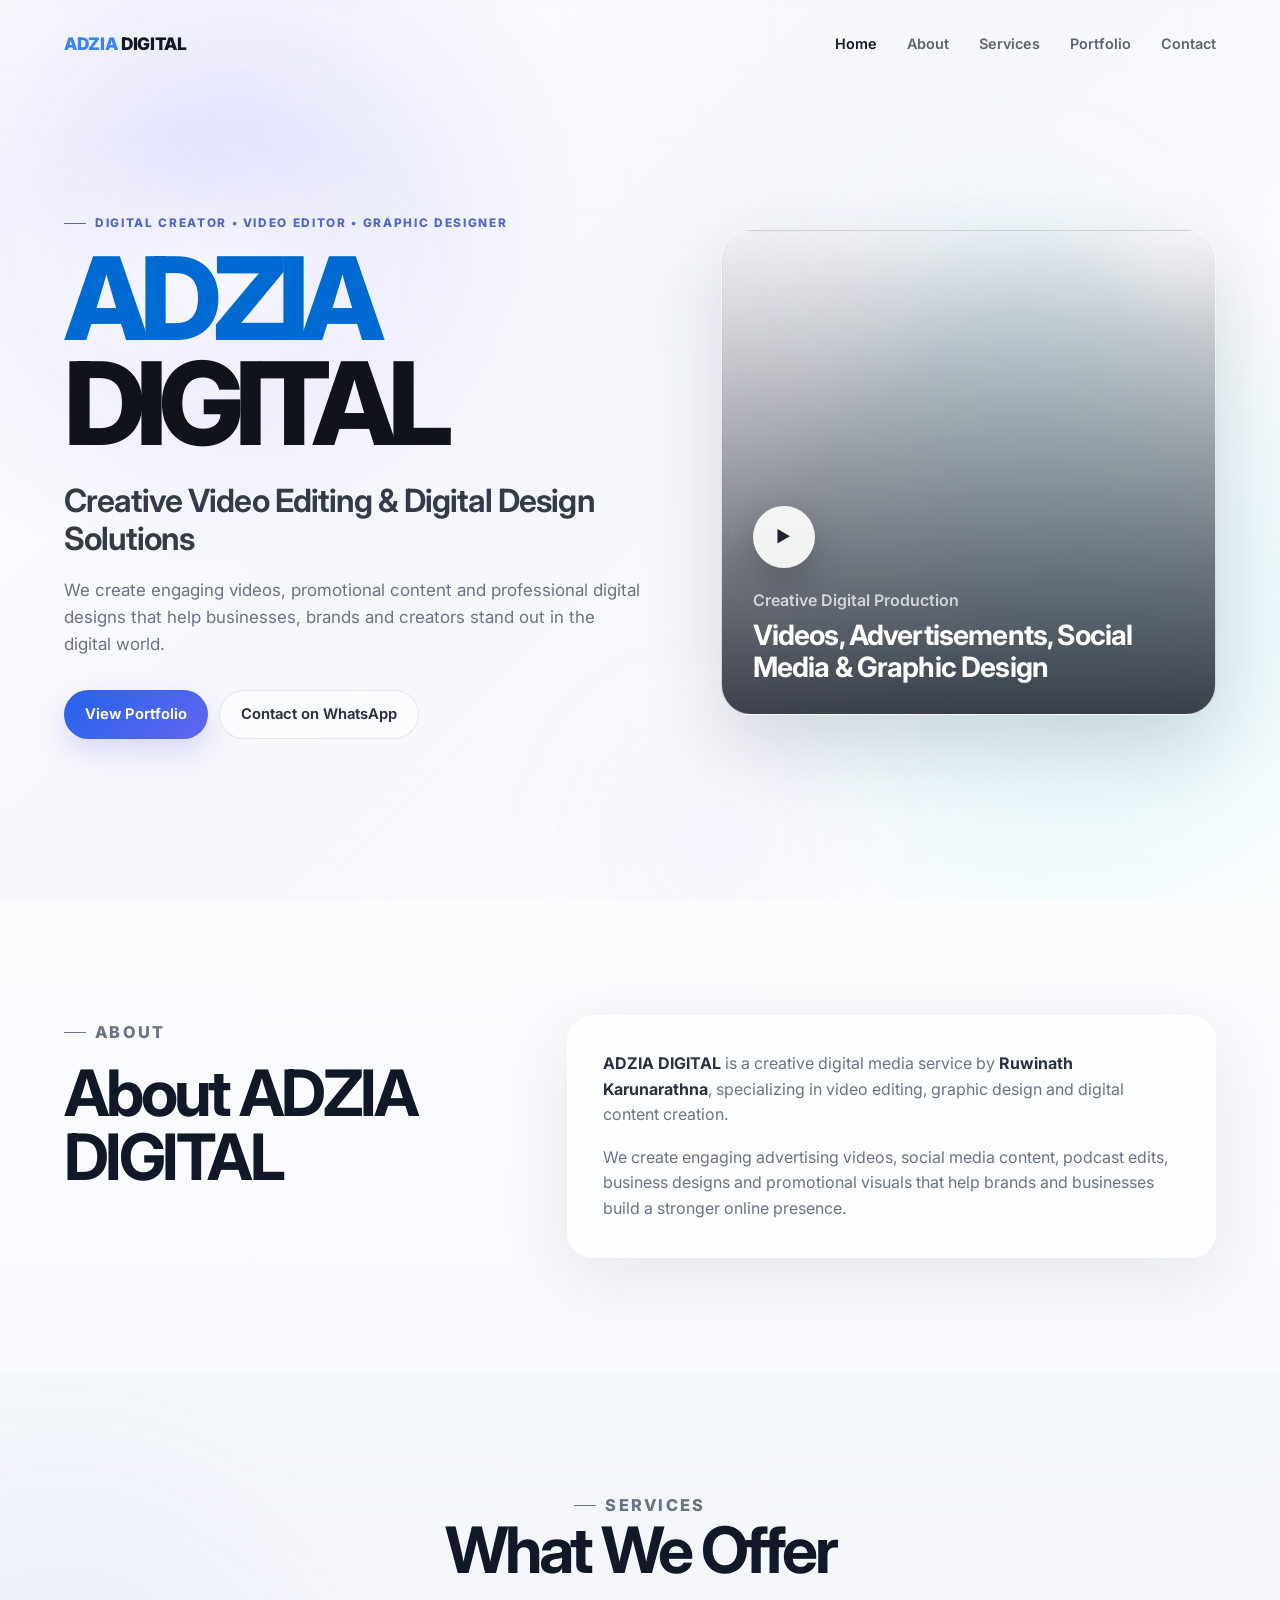
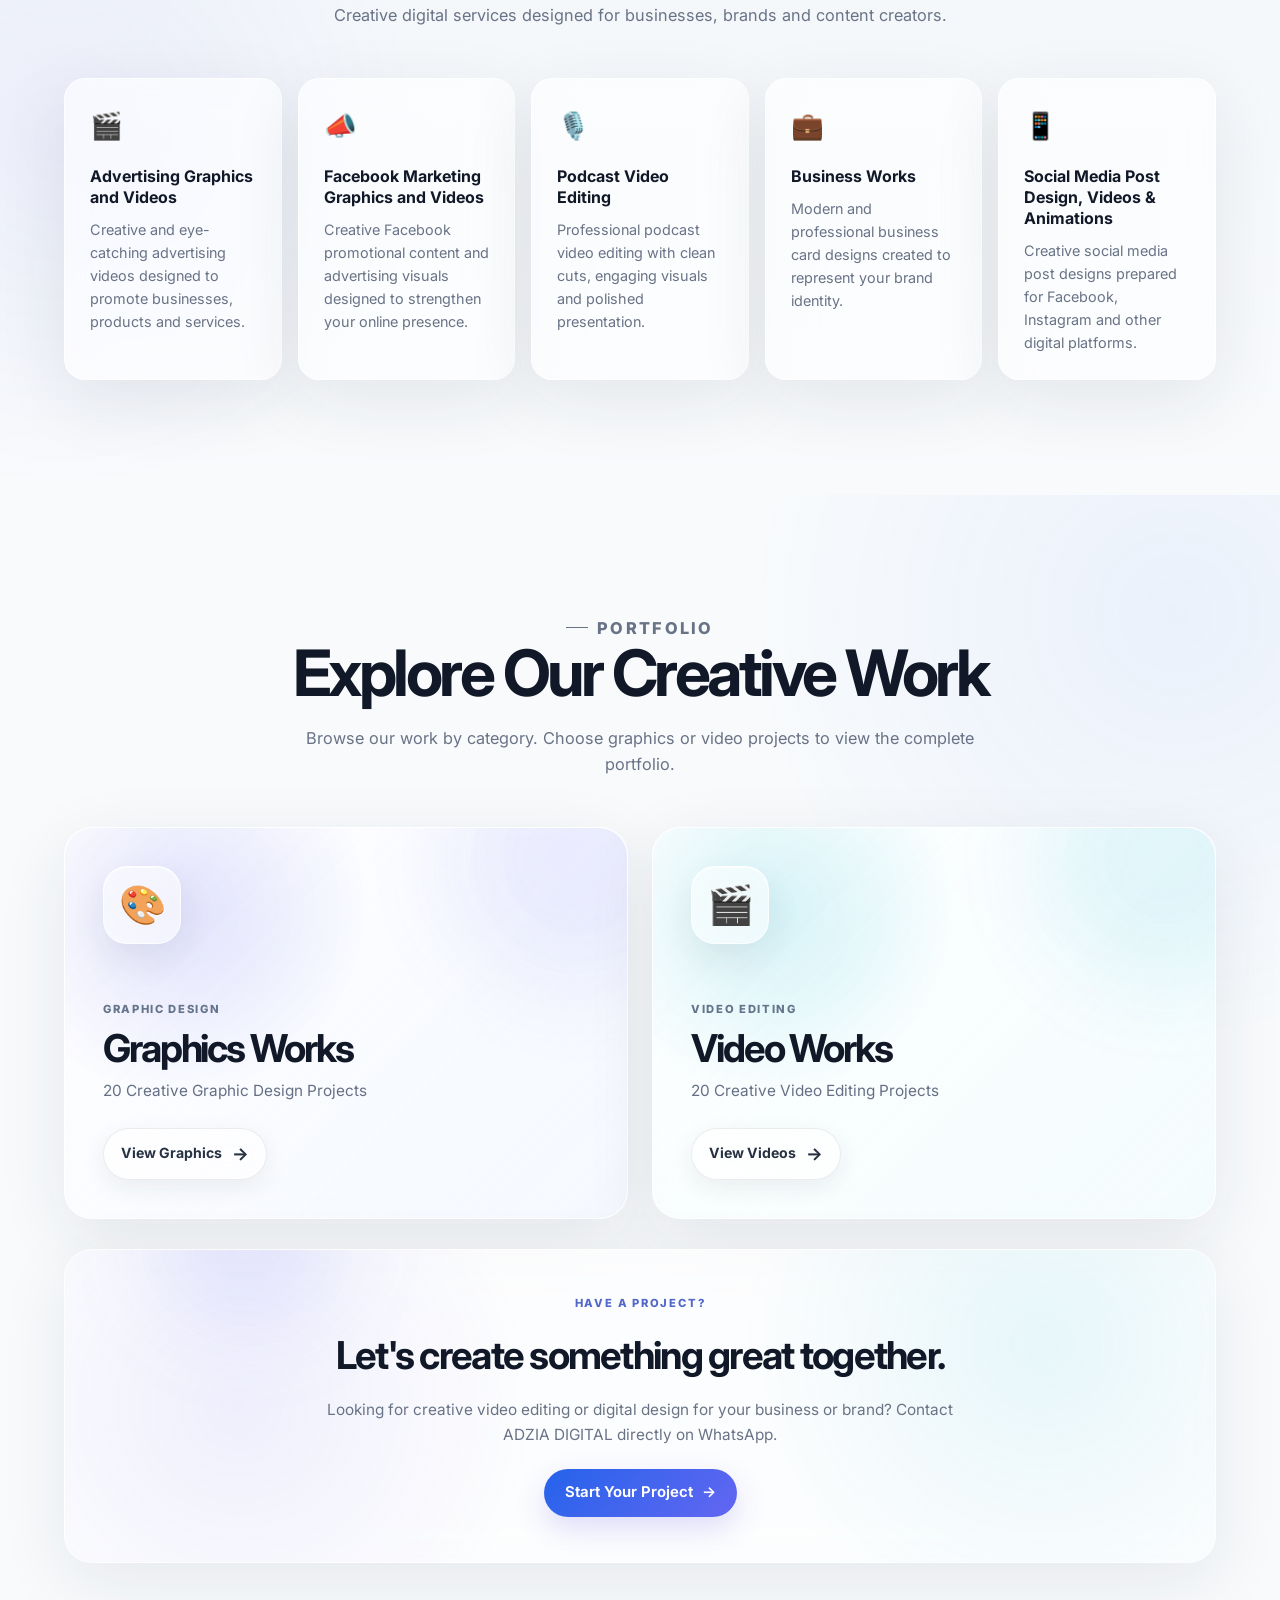
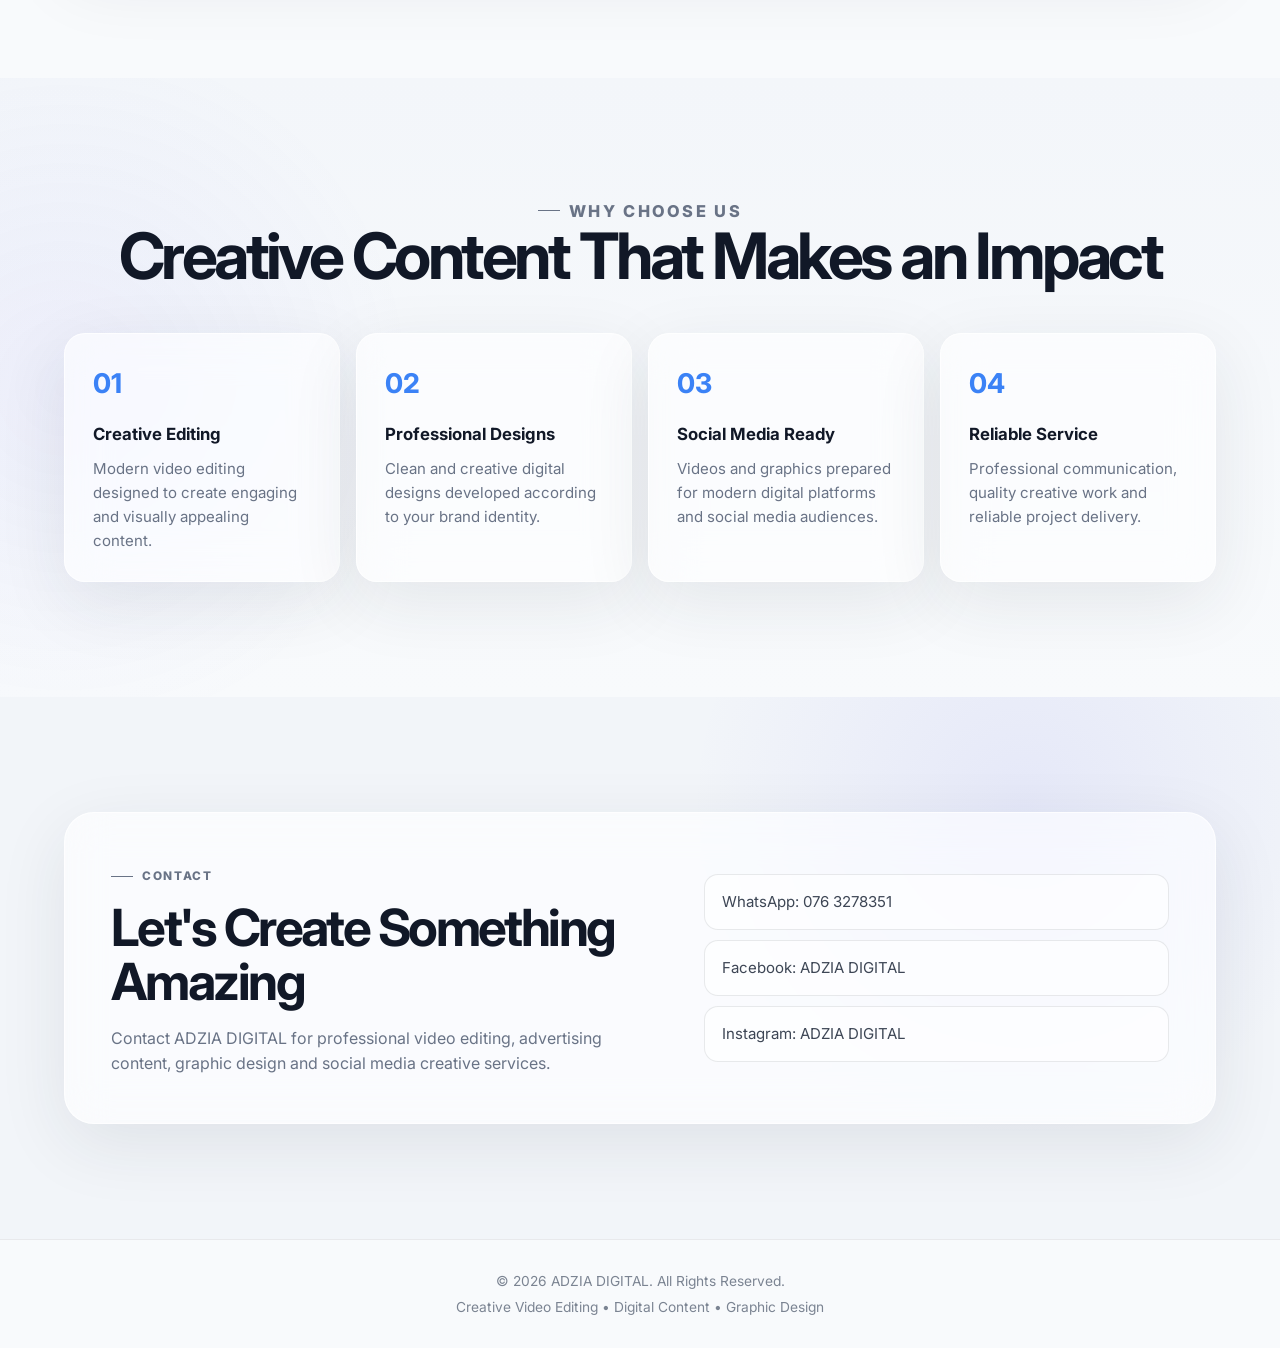
==== commit 32b887ab: "Update index.html" ====
--- a/index.html
+++ b/index.html
@@ -180,9 +180,10 @@
         </p>
 
 
+       <h1 style="color: rgb(0, 106, 211);margin-bottom: 0.5cqh ;">
+          ADZIA</h1>
+         
         <h1>
-          ADZIA
-          <br>
           DIGITAL
         </h1>
 
--- a/style.css
+++ b/style.css
@@ -548,4 +548,643 @@
     padding: 32px 24px;
   }
 
-}+}
+/* =========================================================
+   ADZIA DIGITAL
+   PREMIUM HERO LINE ANIMATION
+   ========================================================= */
+
+
+/* ---------------------------------------------------------
+   HERO BASE
+   --------------------------------------------------------- */
+
+.hero {
+  position: relative;
+  isolation: isolate;
+  overflow: hidden;
+
+  min-height: 100vh;
+
+  background:
+    radial-gradient(
+      circle at 15% 20%,
+      rgba(99, 102, 241, .14),
+      transparent 30%
+    ),
+    radial-gradient(
+      circle at 85% 70%,
+      rgba(6, 182, 212, .12),
+      transparent 30%
+    ),
+    linear-gradient(
+      135deg,
+      #ffffff 0%,
+      #f5f7fc 45%,
+      #ffffff 100%
+    );
+}
+
+
+/* ---------------------------------------------------------
+   ANIMATION CONTAINER
+   --------------------------------------------------------- */
+
+.hero-animation {
+  position: absolute;
+  inset: 0;
+
+  z-index: -1;
+
+  overflow: hidden;
+
+  pointer-events: none;
+}
+
+
+/* ---------------------------------------------------------
+   MOVING GRID
+   --------------------------------------------------------- */
+
+.hero-grid {
+  position: absolute;
+  inset: -100px;
+
+  opacity: .38;
+
+  background-image:
+    linear-gradient(
+      rgba(79, 70, 229, .045) 1px,
+      transparent 1px
+    ),
+    linear-gradient(
+      90deg,
+      rgba(79, 70, 229, .045) 1px,
+      transparent 1px
+    );
+
+  background-size: 65px 65px;
+
+  transform: perspective(700px) rotateX(58deg) scale(1.5);
+
+  transform-origin: center bottom;
+
+  mask-image:
+    linear-gradient(
+      to bottom,
+      transparent 0%,
+      black 25%,
+      black 70%,
+      transparent 100%
+    );
+
+  animation: gridMove 18s linear infinite;
+}
+
+@keyframes gridMove {
+
+  from {
+    transform:
+      perspective(700px)
+      rotateX(58deg)
+      scale(1.5)
+      translateY(0);
+  }
+
+  to {
+    transform:
+      perspective(700px)
+      rotateX(58deg)
+      scale(1.5)
+      translateY(65px);
+  }
+
+}
+
+
+/* ---------------------------------------------------------
+   LIGHT ORBS
+   --------------------------------------------------------- */
+
+.light-orb {
+  position: absolute;
+
+  border-radius: 50%;
+
+  filter: blur(60px);
+
+  opacity: .45;
+
+  mix-blend-mode: multiply;
+}
+
+
+.orb-one {
+
+  width: 380px;
+  height: 380px;
+
+  top: 5%;
+  left: 5%;
+
+  background:
+    radial-gradient(
+      circle,
+      rgba(99, 102, 241, .22),
+      transparent 70%
+    );
+
+  animation:
+    orbFloatOne 14s ease-in-out infinite alternate;
+}
+
+
+.orb-two {
+
+  width: 330px;
+  height: 330px;
+
+  right: 8%;
+  top: 18%;
+
+  background:
+    radial-gradient(
+      circle,
+      rgba(6, 182, 212, .18),
+      transparent 70%
+    );
+
+  animation:
+    orbFloatTwo 17s ease-in-out infinite alternate;
+}
+
+
+.orb-three {
+
+  width: 280px;
+  height: 280px;
+
+  left: 45%;
+  bottom: -80px;
+
+  background:
+    radial-gradient(
+      circle,
+      rgba(139, 92, 246, .14),
+      transparent 70%
+    );
+
+  animation:
+    orbFloatThree 12s ease-in-out infinite alternate;
+}
+
+
+@keyframes orbFloatOne {
+
+  0% {
+    transform: translate(0, 0) scale(1);
+  }
+
+  100% {
+    transform: translate(120px, 70px) scale(1.15);
+  }
+
+}
+
+
+@keyframes orbFloatTwo {
+
+  0% {
+    transform: translate(0, 0) scale(1);
+  }
+
+  100% {
+    transform: translate(-100px, 100px) scale(1.18);
+  }
+
+}
+
+
+@keyframes orbFloatThree {
+
+  0% {
+    transform: translate(0, 0) scale(.9);
+  }
+
+  100% {
+    transform: translate(80px, -100px) scale(1.15);
+  }
+
+}
+
+
+/* =========================================================
+   FLOWING DIGITAL LINES
+   ========================================================= */
+
+.flow-lines {
+
+  position: absolute;
+
+  inset: 0;
+
+  overflow: hidden;
+
+  transform: rotate(-8deg) scale(1.2);
+
+}
+
+
+.flow-line {
+
+  position: absolute;
+
+  display: block;
+
+  width: 55vw;
+
+  height: 1px;
+
+  left: -60vw;
+
+  border-radius: 100px;
+
+  background:
+    linear-gradient(
+      90deg,
+      transparent,
+      rgba(99, 102, 241, 0),
+      rgba(99, 102, 241, .35),
+      rgba(59, 130, 246, .75),
+      rgba(6, 182, 212, .35),
+      transparent
+    );
+
+  filter:
+    drop-shadow(
+      0 0 7px
+      rgba(79, 70, 229, .22)
+    );
+
+  animation:
+    lineTravel 8s linear infinite;
+
+  opacity: .7;
+
+}
+
+
+/* Different positions */
+
+.line-1 {
+  top: 12%;
+  animation-duration: 9s;
+}
+
+
+.line-2 {
+  top: 23%;
+  animation-duration: 12s;
+  animation-delay: -4s;
+}
+
+
+.line-3 {
+  top: 35%;
+  animation-duration: 10s;
+  animation-delay: -7s;
+}
+
+
+.line-4 {
+  top: 47%;
+  animation-duration: 13s;
+  animation-delay: -2s;
+}
+
+
+.line-5 {
+  top: 59%;
+  animation-duration: 9s;
+  animation-delay: -6s;
+}
+
+
+.line-6 {
+  top: 70%;
+  animation-duration: 14s;
+  animation-delay: -9s;
+}
+
+
+.line-7 {
+  top: 81%;
+  animation-duration: 11s;
+  animation-delay: -3s;
+}
+
+
+.line-8 {
+  top: 91%;
+  animation-duration: 15s;
+  animation-delay: -11s;
+}
+
+
+@keyframes lineTravel {
+
+  0% {
+    transform:
+      translateX(0)
+      scaleX(.65);
+
+    opacity: 0;
+  }
+
+  10% {
+    opacity: .25;
+  }
+
+  35% {
+    opacity: .75;
+  }
+
+  65% {
+    opacity: .65;
+  }
+
+  90% {
+    opacity: .15;
+  }
+
+  100% {
+    transform:
+      translateX(190vw)
+      scaleX(1.25);
+
+    opacity: 0;
+  }
+
+}
+
+
+/* =========================================================
+   MOVING LIGHT POINTS
+   ========================================================= */
+
+.moving-points span {
+
+  position: absolute;
+
+  width: 5px;
+  height: 5px;
+
+  border-radius: 50%;
+
+  background: #5b7cff;
+
+  box-shadow:
+    0 0 10px rgba(79, 70, 229, .55),
+    0 0 25px rgba(6, 182, 212, .25);
+
+  animation:
+    pointMove 7s linear infinite;
+
+  opacity: 0;
+}
+
+
+.moving-points span:nth-child(1) {
+  top: 18%;
+  left: 5%;
+  animation-delay: 0s;
+}
+
+
+.moving-points span:nth-child(2) {
+  top: 32%;
+  left: 35%;
+  animation-delay: -2s;
+}
+
+
+.moving-points span:nth-child(3) {
+  top: 48%;
+  left: 15%;
+  animation-delay: -4s;
+}
+
+
+.moving-points span:nth-child(4) {
+  top: 65%;
+  left: 65%;
+  animation-delay: -1s;
+}
+
+
+.moving-points span:nth-child(5) {
+  top: 78%;
+  left: 42%;
+  animation-delay: -5s;
+}
+
+
+.moving-points span:nth-child(6) {
+  top: 25%;
+  left: 78%;
+  animation-delay: -3s;
+}
+
+
+@keyframes pointMove {
+
+  0% {
+    transform:
+      translate(0, 0)
+      scale(.5);
+
+    opacity: 0;
+  }
+
+  20% {
+    opacity: .8;
+  }
+
+  50% {
+    transform:
+      translate(100px, -50px)
+      scale(1.3);
+
+    opacity: 1;
+  }
+
+  80% {
+    opacity: .3;
+  }
+
+  100% {
+    transform:
+      translate(220px, 80px)
+      scale(.3);
+
+    opacity: 0;
+  }
+
+}
+
+
+/* =========================================================
+   HERO CONTENT ABOVE ANIMATION
+   ========================================================= */
+
+.hero-content {
+  position: relative;
+  z-index: 5;
+}
+
+
+/* Slight glass layer behind hero text */
+
+.hero-text {
+  position: relative;
+}
+
+
+.hero-text::before {
+
+  content: "";
+
+  position: absolute;
+
+  width: 500px;
+  height: 300px;
+
+  left: -100px;
+  top: -80px;
+
+  background:
+    radial-gradient(
+      ellipse,
+      rgba(255,255,255,.75),
+      transparent 70%
+    );
+
+  filter: blur(15px);
+
+  z-index: -1;
+
+  pointer-events: none;
+}
+
+
+/* =========================================================
+   HERO CARD EXTRA GLASS EFFECT
+   ========================================================= */
+
+.hero-card {
+
+  backdrop-filter: blur(8px);
+
+  transform-style: preserve-3d;
+
+}
+
+
+.hero-card::after {
+
+  content: "";
+
+  position: absolute;
+
+  width: 180px;
+  height: 180px;
+
+  top: -80px;
+  right: -50px;
+
+  border-radius: 50%;
+
+  background:
+    radial-gradient(
+      circle,
+      rgba(255,255,255,.3),
+      transparent 70%
+    );
+
+  filter: blur(15px);
+
+  animation:
+    cardLight 7s ease-in-out infinite alternate;
+
+}
+
+
+@keyframes cardLight {
+
+  from {
+    transform: translate(0, 0);
+  }
+
+  to {
+    transform: translate(-80px, 100px);
+  }
+
+}
+
+
+/* =========================================================
+   MOBILE OPTIMIZATION
+   ========================================================= */
+
+@media (max-width: 720px) {
+
+  .hero-grid {
+    opacity: .22;
+
+    background-size: 50px 50px;
+  }
+
+
+  .flow-lines {
+    transform:
+      rotate(-8deg)
+      scale(1.8);
+  }
+
+
+  .flow-line {
+    width: 90vw;
+    opacity: .45;
+  }
+
+
+  .light-orb {
+    filter: blur(70px);
+    opacity: .3;
+  }
+
+
+  .moving-points {
+    opacity: .5;
+  }
+
+}
+
+
+/* =========================================================
+   REDUCE MOTION FOR ACCESSIBILITY
+   ========================================================= */
+
+@media (prefers-reduced-motion: reduce) {
+
+  .hero-grid,
+  .light-orb,
+  .flow-line,
+  .moving-points span,
+  .hero-card::after {
+
+    animation: none !important;
+
+  }
+
+}
